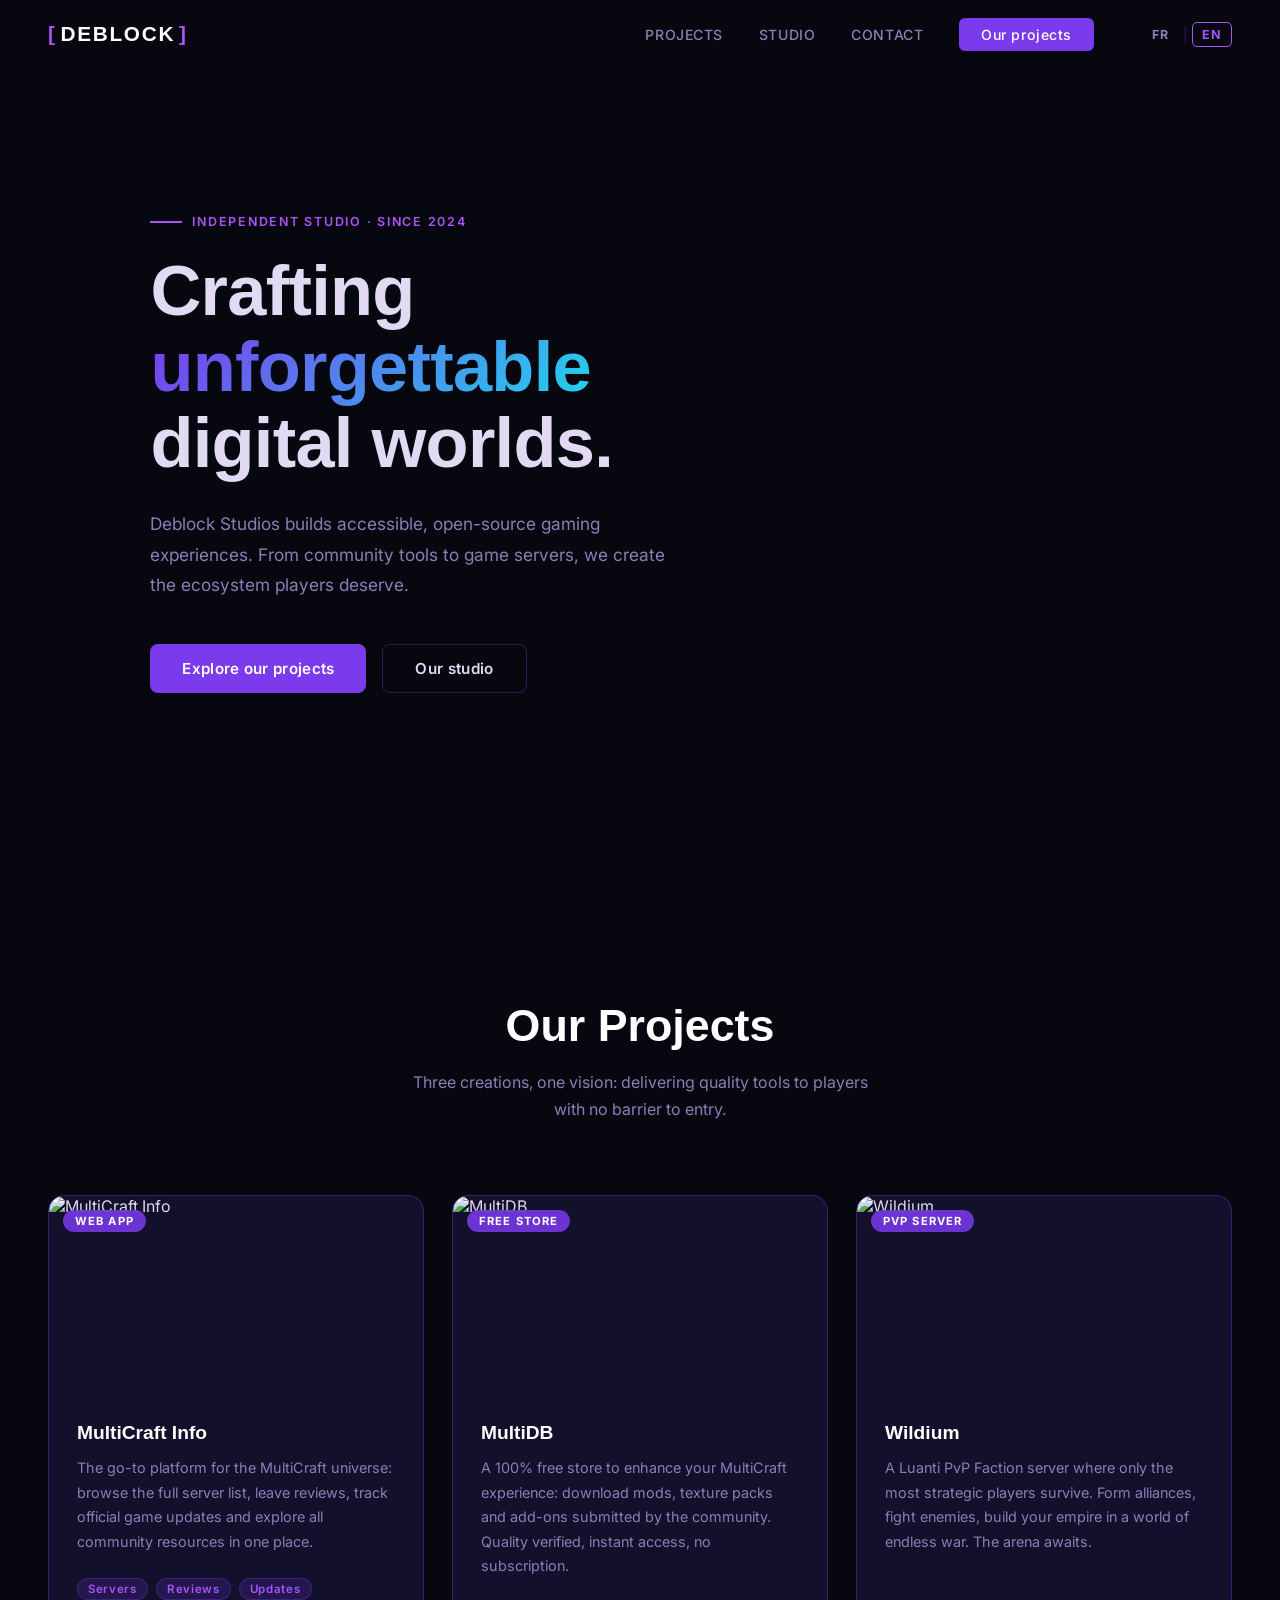
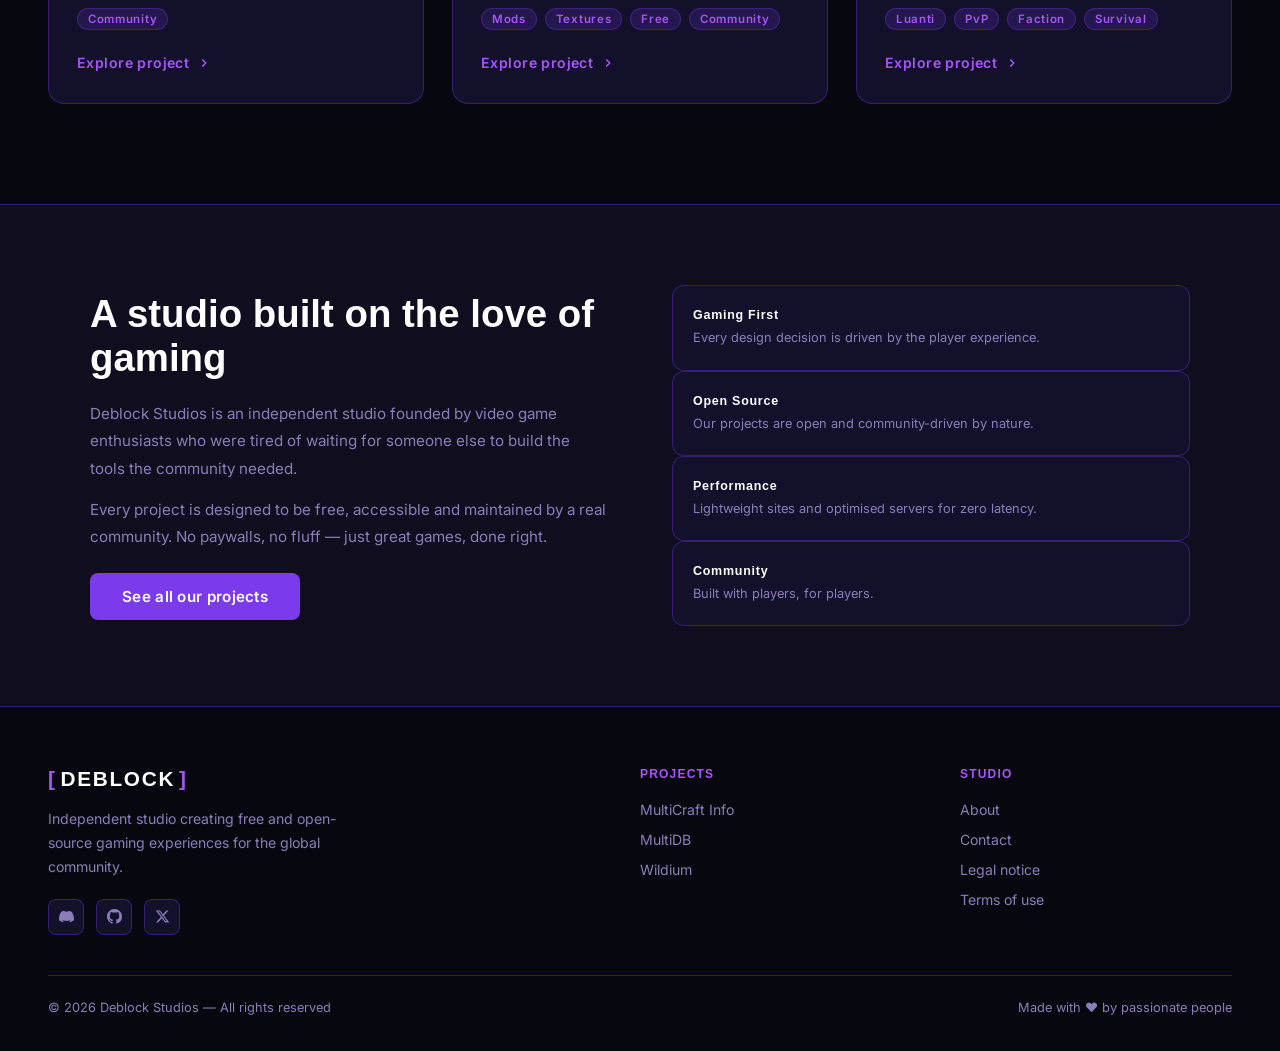
==== index.html @ 1150fb95 "simplification" ====
<!DOCTYPE html>
<html lang="fr">
<head>
  <meta charset="UTF-8" />
  <meta name="viewport" content="width=device-width, initial-scale=1.0" />
  <meta name="description" content="Deblock Studios — Studio de développement de jeux vidéo indépendant." />
  <title>Deblock Studios</title>

  <link rel="preconnect" href="https://fonts.googleapis.com" />
  <link href="https://fonts.googleapis.com/css2?family=Inter:wght@400;500;600;700;800&display=swap" rel="stylesheet" />

  <link rel="stylesheet" href="css/style.css" />
  <link rel="stylesheet" href="css/navbar.css" />
  <link rel="stylesheet" href="css/sections.css" />
</head>
<body>

<!-- NAVBAR -->
<nav id="navbar">
  <a href="#" class="nav-logo">
    <span class="logo-bracket">[</span>DEBLOCK<span class="logo-bracket">]</span>
  </a>

  <ul class="nav-links">
    <li><a href="#projects" data-i18n="nav.projects">Projets</a></li>
    <li><a href="#about"    data-i18n="nav.studio">Studio</a></li>
    <li><a href="#footer"   data-i18n="nav.contact">Contact</a></li>
    <li><a href="#projects" class="nav-cta" data-i18n="nav.cta">Nos projets</a></li>
    <li class="lang-switcher">
      <button class="lang-btn active" data-lang="fr">FR</button>
      <span class="lang-sep">|</span>
      <button class="lang-btn" data-lang="en">EN</button>
    </li>
  </ul>

  <button class="nav-hamburger" id="hamburger-btn" aria-label="Menu" aria-expanded="false">
    <span></span><span></span><span></span>
  </button>
</nav>

<nav class="nav-drawer" id="nav-drawer">
  <a href="#projects" data-i18n="nav.projects">Projets</a>
  <a href="#about"    data-i18n="nav.studio">Studio</a>
  <a href="#footer"   data-i18n="nav.contact">Contact</a>
  <div class="lang-switcher" style="margin-top:6px;">
    <button class="lang-btn active" data-lang="fr">FR</button>
    <span class="lang-sep">|</span>
    <button class="lang-btn" data-lang="en">EN</button>
  </div>
</nav>

<!-- HERO -->
<section id="hero">
  <div class="hero-content">
    <p class="hero-eyebrow" data-i18n="hero.eyebrow">Studio indépendant · Since 2024</p>

    <h1 class="hero-title">
      <span data-i18n="hero.title.line1">Forger des</span><br />
      <span class="highlight" data-i18n="hero.title.highlight">univers numériques</span><br />
      <span data-i18n="hero.title.line3">inoubliables.</span>
    </h1>

    <p class="hero-sub" data-i18n="hero.sub">
      Deblock Studios conçoit des expériences gaming open-source et accessibles.
      Des outils communautaires aux serveurs de jeu, nous construisons l'écosystème que les joueurs méritent.
    </p>

    <div class="hero-actions">
      <a href="#projects" class="btn-primary">
        <span data-i18n="hero.cta.primary">Découvrir nos projets</span>
      </a>
      <a href="#about" class="btn-ghost">
        <span data-i18n="hero.cta.ghost">Notre studio</span>
      </a>
    </div>
  </div>
</section>

<!-- PROJECTS -->
<section id="projects">
  <div class="section-head">
    <h2 class="section-title" data-i18n="projects.title">Nos Projets</h2>
    <p class="section-sub" data-i18n="projects.sub">Trois créations, une même vision : offrir aux joueurs des outils de qualité sans barrière d'entrée.</p>
  </div>

  <div class="projects-grid">

    <article class="project-card">
      <div class="project-img-wrap">
        <img src="https://images.unsplash.com/photo-1627398242454-45a1465c2479?w=700&q=80" alt="MultiCraft Info" loading="lazy" />
        <span class="project-tag" data-i18n="project.mci.tag">Web App</span>
      </div>
      <div class="project-body">
        <h3 class="project-name" data-i18n="project.mci.name">MultiCraft Info</h3>
        <p class="project-desc" data-i18n="project.mci.desc">
          La plateforme de référence pour l'univers MultiCraft : consultez la liste complète des serveurs, laissez vos avis, suivez les mises à jour officielles et explorez toutes les ressources de la communauté.
        </p>
        <div class="project-tags-list">
          <span class="tag-pill" data-i18n="project.mci.pill1">Serveurs</span>
          <span class="tag-pill" data-i18n="project.mci.pill2">Avis</span>
          <span class="tag-pill" data-i18n="project.mci.pill3">Mises à jour</span>
          <span class="tag-pill" data-i18n="project.mci.pill4">Communauté</span>
        </div>
        <a href="#" class="project-link">
          <span data-i18n="project.link">Explorer le projet</span>
          <svg width="14" height="14" fill="none" viewBox="0 0 24 24" stroke="currentColor" stroke-width="2.5" aria-hidden="true"><path d="M9 18l6-6-6-6"/></svg>
        </a>
      </div>
    </article>

    <article class="project-card">
      <div class="project-img-wrap">
        <img src="https://images.unsplash.com/photo-1558494949-ef010cbdcc31?w=700&q=80" alt="MultiDB" loading="lazy" />
        <span class="project-tag" data-i18n="project.mdb.tag">Store Gratuit</span>
      </div>
      <div class="project-body">
        <h3 class="project-name" data-i18n="project.mdb.name">MultiDB</h3>
        <p class="project-desc" data-i18n="project.mdb.desc">
          Un store 100 % gratuit pour enrichir votre expérience MultiCraft : téléchargez des mods, des packs de textures et des add-ons soumis par la communauté. Qualité vérifiée, accès immédiat.
        </p>
        <div class="project-tags-list">
          <span class="tag-pill" data-i18n="project.mdb.pill1">Mods</span>
          <span class="tag-pill" data-i18n="project.mdb.pill2">Textures</span>
          <span class="tag-pill" data-i18n="project.mdb.pill3">Gratuit</span>
          <span class="tag-pill" data-i18n="project.mdb.pill4">Communauté</span>
        </div>
        <a href="#" class="project-link">
          <span data-i18n="project.link">Explorer le projet</span>
          <svg width="14" height="14" fill="none" viewBox="0 0 24 24" stroke="currentColor" stroke-width="2.5" aria-hidden="true"><path d="M9 18l6-6-6-6"/></svg>
        </a>
      </div>
    </article>

    <article class="project-card">
      <div class="project-img-wrap">
        <img src="https://images.unsplash.com/photo-1542751371-adc38448a05e?w=700&q=80" alt="Wildium" loading="lazy" />
        <span class="project-tag" data-i18n="project.wld.tag">Serveur PvP</span>
      </div>
      <div class="project-body">
        <h3 class="project-name" data-i18n="project.wld.name">Wildium</h3>
        <p class="project-desc" data-i18n="project.wld.desc">
          Serveur Luanti PvP Faction où seuls les plus stratèges survivent. Formez des alliances, affrontez vos ennemis, construisez votre empire dans un monde en perpétuelle guerre.
        </p>
        <div class="project-tags-list">
          <span class="tag-pill" data-i18n="project.wld.pill1">Luanti</span>
          <span class="tag-pill" data-i18n="project.wld.pill2">PvP</span>
          <span class="tag-pill" data-i18n="project.wld.pill3">Faction</span>
          <span class="tag-pill" data-i18n="project.wld.pill4">Survie</span>
        </div>
        <a href="#" class="project-link">
          <span data-i18n="project.link">Explorer le projet</span>
          <svg width="14" height="14" fill="none" viewBox="0 0 24 24" stroke="currentColor" stroke-width="2.5" aria-hidden="true"><path d="M9 18l6-6-6-6"/></svg>
        </a>
      </div>
    </article>

  </div>
</section>

<!-- ABOUT -->
<section id="about">
  <div class="about-inner">
    <div class="about-text">
      <h2 data-i18n="about.title">Un studio bâti sur la passion du jeu</h2>
      <p data-i18n="about.p1">
        Deblock Studios est un studio indépendant créé par des passionnés de jeux vidéo qui en avaient assez d'attendre que quelqu'un d'autre construise les outils dont la communauté avait besoin.
      </p>
      <p data-i18n="about.p2">
        Chaque projet est pensé pour être gratuit, accessible et entretenu par une vraie communauté. Pas de paywall, pas de fioritures : juste du jeu, bien fait.
      </p>
      <a href="#projects" class="btn-primary">
        <span data-i18n="about.cta">Voir tous nos projets</span>
      </a>
    </div>

    <div class="about-features">
      <div class="about-feat">
        <h4 data-i18n="feat.gaming.title">Gaming First</h4>
        <p data-i18n="feat.gaming.desc">Chaque décision de design est guidée par l'expérience joueur.</p>
      </div>
      <div class="about-feat">
        <h4 data-i18n="feat.opensource.title">Open Source</h4>
        <p data-i18n="feat.opensource.desc">Nos projets sont ouverts et contributifs par nature.</p>
      </div>
      <div class="about-feat">
        <h4 data-i18n="feat.perf.title">Performance</h4>
        <p data-i18n="feat.perf.desc">Sites légers et serveurs optimisés pour zéro latence.</p>
      </div>
      <div class="about-feat">
        <h4 data-i18n="feat.community.title">Communauté</h4>
        <p data-i18n="feat.community.desc">Construits avec les joueurs, pour les joueurs.</p>
      </div>
    </div>
  </div>
</section>

<!-- FOOTER -->
<footer id="footer">
  <div class="footer-top">
    <div class="footer-brand">
      <a href="#" class="nav-logo">
        <span class="logo-bracket">[</span>DEBLOCK<span class="logo-bracket">]</span>
      </a>
      <p data-i18n="footer.brand.desc">Studio indépendant créant des expériences gaming gratuites et open-source pour la communauté francophone et internationale.</p>
      <div class="social-row">
        <a href="#" class="social-btn" title="Discord" aria-label="Discord">
          <svg width="15" height="15" viewBox="0 0 24 24" fill="currentColor" aria-hidden="true"><path d="M20.317 4.37a19.791 19.791 0 00-4.885-1.515.074.074 0 00-.079.037c-.21.375-.444.864-.608 1.25a18.27 18.27 0 00-5.487 0 12.64 12.64 0 00-.617-1.25.077.077 0 00-.079-.037A19.736 19.736 0 003.677 4.37a.07.07 0 00-.032.027C.533 9.046-.32 13.58.099 18.057a.082.082 0 00.031.057 19.9 19.9 0 005.993 3.03.078.078 0 00.084-.028c.462-.63.874-1.295 1.226-1.994a.076.076 0 00-.041-.106 13.107 13.107 0 01-1.872-.892.077.077 0 01-.008-.128 10.2 10.2 0 00.372-.292.074.074 0 01.077-.01c3.928 1.793 8.18 1.793 12.062 0a.074.074 0 01.078.01c.12.098.246.198.373.292a.077.077 0 01-.006.127 12.299 12.299 0 01-1.873.892.077.077 0 00-.041.107c.36.698.772 1.362 1.225 1.993a.076.076 0 00.084.028 19.839 19.839 0 006.002-3.03.077.077 0 00.032-.054c.5-5.177-.838-9.674-3.549-13.66a.061.061 0 00-.031-.03z"/></svg>
        </a>
        <a href="#" class="social-btn" title="GitHub" aria-label="GitHub">
          <svg width="15" height="15" viewBox="0 0 24 24" fill="currentColor" aria-hidden="true"><path d="M12 0C5.37 0 0 5.37 0 12c0 5.31 3.435 9.795 8.205 11.385.6.105.825-.255.825-.57 0-.285-.015-1.23-.015-2.235-3.015.555-3.795-.735-4.035-1.41-.135-.345-.72-1.41-1.23-1.695-.42-.225-1.02-.78-.015-.795.945-.015 1.62.87 1.845 1.23 1.08 1.815 2.805 1.305 3.495.99.105-.78.42-1.305.765-1.605-2.67-.3-5.46-1.335-5.46-5.925 0-1.305.465-2.385 1.23-3.225-.12-.3-.54-1.53.12-3.18 0 0 1.005-.315 3.3 1.23.96-.27 1.98-.405 3-.405s2.04.135 3 .405c2.295-1.56 3.3-1.23 3.3-1.23.66 1.65.24 2.88.12 3.18.765.84 1.23 1.905 1.23 3.225 0 4.605-2.805 5.625-5.475 5.925.435.375.81 1.095.81 2.22 0 1.605-.015 2.895-.015 3.3 0 .315.225.69.825.57A12.02 12.02 0 0024 12c0-6.63-5.37-12-12-12z"/></svg>
        </a>
        <a href="#" class="social-btn" title="Twitter / X" aria-label="Twitter / X">
          <svg width="15" height="15" viewBox="0 0 24 24" fill="currentColor" aria-hidden="true"><path d="M18.244 2.25h3.308l-7.227 8.26 8.502 11.24H16.17l-5.214-6.817L4.99 21.75H1.68l7.73-8.835L1.254 2.25H8.08l4.713 6.231zm-1.161 17.52h1.833L7.084 4.126H5.117z"/></svg>
        </a>
      </div>
    </div>

    <div class="footer-col">
      <h5 data-i18n="footer.col.projects">Projets</h5>
      <ul>
        <li><a href="#">MultiCraft Info</a></li>
        <li><a href="#">MultiDB</a></li>
        <li><a href="#">Wildium</a></li>
      </ul>
    </div>

    <div class="footer-col">
      <h5 data-i18n="footer.col.studio">Studio</h5>
      <ul>
        <li><a href="#" data-i18n="footer.about">À propos</a></li>
        <li><a href="#" data-i18n="footer.contact">Contact</a></li>
        <li><a href="#" data-i18n="footer.legal">Mentions légales</a></li>
        <li><a href="#" data-i18n="footer.cgu">CGU</a></li>
      </ul>
    </div>
  </div>

  <div class="footer-bottom">
    <span data-i18n="footer.copy">© 2026 Deblock Studios — Tous droits réservés</span>
    <span data-i18n="footer.made">Fait avec ❤️ par des passionnés</span>
  </div>
</footer>

<script src="js/i18n.js"></script>
<script src="js/effects.js"></script>
<script>i18n.init();</script>
</body>
</html>
---- css/style.css ----
/* ════════════════════════════════════════════════
   DEBLOCK STUDIOS — style.css
   Variables · Reset · Base · Scrollbar · Buttons
   ════════════════════════════════════════════════ */

*, *::before, *::after { box-sizing: border-box; margin: 0; padding: 0; }

:root {
  --bg:      #07070f;
  --bg2:     #0f0d1e;
  --card:    #12102b;
  --violet:  #7c3aed;
  --lilac:   #a855f7;
  --cyan:    #22d3ee;
  --text:    #e2d9f3;
  --muted:   #8b7eb8;
  --border:  rgba(124,58,237,.35);
  --glow:    rgba(124,58,237,.55);
}

html { scroll-behavior: smooth; }

body {
  background: var(--bg);
  color: var(--text);
  font-family: 'Inter', sans-serif;
  overflow-x: hidden;
}

/* ── Scrollbar ── */
::-webkit-scrollbar { width: 6px; }
::-webkit-scrollbar-track { background: var(--bg2); }
::-webkit-scrollbar-thumb { background: var(--violet); border-radius: 3px; }

/* ── Buttons ── */
.btn-primary {
  display: inline-flex;
  align-items: center;
  gap: 8px;
  background: var(--violet);
  color: #fff;
  padding: 14px 32px;
  border-radius: 8px;
  font-weight: 600;
  font-size: .95rem;
  text-decoration: none;
  transition: background .2s, box-shadow .25s, transform .2s;
  letter-spacing: .02em;
}
.btn-primary:hover {
  background: var(--lilac);
  box-shadow: 0 0 36px var(--glow);
  transform: translateY(-2px);
}

.btn-ghost {
  display: inline-flex;
  align-items: center;
  gap: 8px;
  background: transparent;
  color: var(--text);
  padding: 14px 32px;
  border-radius: 8px;
  border: 1.5px solid var(--border);
  font-weight: 600;
  font-size: .95rem;
  text-decoration: none;
  transition: border-color .2s, color .2s, transform .2s;
  letter-spacing: .02em;
}
.btn-ghost:hover {
  border-color: var(--lilac);
  color: var(--lilac);
  transform: translateY(-2px);
}

/* ── Section headings ── */
.section-head { text-align: center; margin-bottom: 72px; }

.section-eyebrow {
  font-size: .78rem;
  font-weight: 600;
  letter-spacing: .16em;
  text-transform: uppercase;
  color: var(--lilac);
  margin-bottom: 16px;
  display: block;
}

.section-title {
  font-family: 'Orbitron', sans-serif;
  font-weight: 900;
  font-size: clamp(1.9rem, 3.5vw, 3rem);
  color: #fff;
  margin-bottom: 18px;
}

.section-sub {
  color: var(--muted);
  font-size: 1rem;
  max-width: 480px;
  margin: 0 auto;
  line-height: 1.7;
}

/* ── Reveal animations ── */
.reveal {
  opacity: 0;
  transform: translateY(30px);
  transition: opacity .65s ease, transform .65s ease;
}
.reveal.visible { opacity: 1; transform: translateY(0); }
.reveal-delay-1 { transition-delay: .1s; }
.reveal-delay-2 { transition-delay: .22s; }
.reveal-delay-3 { transition-delay: .34s; }
---- css/navbar.css ----
/* ════════════════════════════════════════════════
   DEBLOCK STUDIOS — navbar.css
   ════════════════════════════════════════════════ */

nav {
  position: fixed;
  top: 0; left: 0; right: 0;
  z-index: 100;
  display: flex;
  align-items: center;
  justify-content: space-between;
  padding: 0 48px;
  height: 68px;
  background: transparent;
  transition: background .4s, backdrop-filter .4s, box-shadow .4s;
}
nav.scrolled {
  background: rgba(7,7,15,.88);
  backdrop-filter: blur(16px);
  box-shadow: 0 1px 0 var(--border);
}

/* Logo */
.nav-logo {
  font-family: 'Orbitron', sans-serif;
  font-weight: 900;
  font-size: 1.3rem;
  letter-spacing: .08em;
  color: #fff;
  text-decoration: none;
  display: flex;
  align-items: center;
  gap: 4px;
}
.nav-logo .logo-bracket { color: var(--lilac); }

/* Links */
.nav-links {
  display: flex;
  align-items: center;
  gap: 36px;
  list-style: none;
}
.nav-links a {
  color: var(--muted);
  text-decoration: none;
  font-size: .88rem;
  font-weight: 500;
  letter-spacing: .04em;
  text-transform: uppercase;
  transition: color .2s;
}
.nav-links a:hover { color: #fff; }

/* CTA button inside nav */
.nav-cta {
  background: var(--violet) !important;
  color: #fff !important;
  padding: 8px 22px;
  border-radius: 6px;
  transition: background .2s, box-shadow .2s !important;
  text-transform: none !important;
}
.nav-cta:hover {
  background: var(--lilac) !important;
  box-shadow: 0 0 20px var(--glow);
  color: #fff !important;
}

/* Language switcher */
.lang-switcher {
  display: flex;
  align-items: center;
  gap: 4px;
  margin-left: 12px;
}
.lang-btn {
  background: transparent;
  border: 1.5px solid transparent;
  color: var(--muted);
  font-family: 'Inter', sans-serif;
  font-size: .78rem;
  font-weight: 700;
  letter-spacing: .08em;
  padding: 4px 9px;
  border-radius: 5px;
  cursor: pointer;
  transition: color .2s, border-color .2s;
  text-transform: uppercase;
}
.lang-btn:hover { color: #fff; border-color: var(--border); }
.lang-btn.active {
  color: var(--lilac);
  border-color: var(--lilac);
}
.lang-sep {
  color: var(--border);
  font-size: .85rem;
  user-select: none;
}

/* Mobile hamburger */
.nav-hamburger {
  display: none;
  flex-direction: column;
  gap: 5px;
  cursor: pointer;
  padding: 6px;
  background: none;
  border: none;
}
.nav-hamburger span {
  width: 24px; height: 2px;
  background: var(--text);
  border-radius: 2px;
  transition: transform .3s, opacity .3s;
}

/* Mobile drawer */
.nav-drawer {
  display: none;
  position: fixed;
  top: 68px; left: 0; right: 0;
  background: rgba(7,7,15,.97);
  backdrop-filter: blur(20px);
  border-bottom: 1px solid var(--border);
  padding: 24px 48px 32px;
  z-index: 99;
  flex-direction: column;
  gap: 20px;
}
.nav-drawer.open { display: flex; }
.nav-drawer a {
  color: var(--muted);
  text-decoration: none;
  font-size: 1rem;
  font-weight: 500;
  letter-spacing: .04em;
  text-transform: uppercase;
  transition: color .2s;
  padding: 4px 0;
}
.nav-drawer a:hover { color: #fff; }

/* ── Responsive ── */
@media (max-width: 900px) {
  nav { padding: 0 24px; }
  .nav-links { display: none; }
  .nav-hamburger { display: flex; }
}
---- css/sections.css ----
/* ════════════════════════════════════════════════
   DEBLOCK STUDIOS — sections.css
   Hero · Stats · Projects · About · Footer
   ════════════════════════════════════════════════ */

/* ══════════ HERO ══════════ */
#hero {
  position: relative;
  min-height: 100vh;
  display: flex;
  align-items: center;
  overflow: hidden;
}

#particles-canvas {
  position: absolute;
  inset: 0;
  pointer-events: none;
}

.hero-grid-overlay {
  position: absolute;
  inset: 0;
  background-image:
    linear-gradient(rgba(124,58,237,.07) 1px, transparent 1px),
    linear-gradient(90deg, rgba(124,58,237,.07) 1px, transparent 1px);
  background-size: 60px 60px;
  mask-image: radial-gradient(ellipse 80% 60% at 50% 50%, black 30%, transparent 100%);
}

.hero-glow {
  position: absolute;
  width: 700px; height: 700px;
  border-radius: 50%;
  background: radial-gradient(circle, rgba(124,58,237,.22) 0%, transparent 70%);
  top: 50%; left: 50%;
  transform: translate(-50%, -50%);
  pointer-events: none;
}

.hero-content {
  position: relative;
  z-index: 2;
  max-width: 780px;
  padding: 0 48px;
  margin-left: 8vw;
}

.hero-eyebrow {
  display: inline-flex;
  align-items: center;
  gap: 10px;
  font-size: .78rem;
  font-weight: 600;
  letter-spacing: .14em;
  text-transform: uppercase;
  color: var(--lilac);
  margin-bottom: 24px;
}
.hero-eyebrow::before {
  content: '';
  width: 32px; height: 2px;
  background: var(--lilac);
  display: block;
}

.hero-title {
  font-family: 'Orbitron', sans-serif;
  font-weight: 900;
  font-size: clamp(2.6rem, 5.5vw, 4.8rem);
  line-height: 1.08;
  letter-spacing: -.01em;
  margin-bottom: 28px;
}
.hero-title .highlight {
  background: linear-gradient(135deg, var(--violet), var(--cyan));
  -webkit-background-clip: text;
  -webkit-text-fill-color: transparent;
  background-clip: text;
}

.hero-sub {
  font-size: 1.08rem;
  line-height: 1.75;
  color: var(--muted);
  max-width: 520px;
  margin-bottom: 44px;
}

.hero-actions {
  display: flex;
  gap: 16px;
  flex-wrap: wrap;
}

.scroll-hint {
  position: absolute;
  bottom: 36px; left: 50%;
  transform: translateX(-50%);
  display: flex;
  flex-direction: column;
  align-items: center;
  gap: 8px;
  color: var(--muted);
  font-size: .72rem;
  letter-spacing: .1em;
  text-transform: uppercase;
  z-index: 2;
  animation: bounce 2.4s infinite;
}
.scroll-hint svg { opacity: .6; }

@keyframes bounce {
  0%, 100% { transform: translateX(-50%) translateY(0); }
  50%       { transform: translateX(-50%) translateY(8px); }
}

/* ══════════ STATS ══════════ */
#stats {
  background: var(--bg2);
  border-top: 1px solid var(--border);
  border-bottom: 1px solid var(--border);
  padding: 32px 48px;
  display: flex;
  justify-content: center;
  gap: 0;
}

.stat {
  flex: 1;
  max-width: 220px;
  text-align: center;
  position: relative;
}
.stat + .stat::before {
  content: '';
  position: absolute;
  left: 0; top: 10%; bottom: 10%;
  width: 1px;
  background: var(--border);
}
.stat-value {
  font-family: 'Orbitron', sans-serif;
  font-size: 2rem;
  font-weight: 700;
  color: #fff;
}
.stat-value span { color: var(--lilac); }
.stat-label {
  font-size: .78rem;
  color: var(--muted);
  letter-spacing: .06em;
  text-transform: uppercase;
  margin-top: 4px;
}

/* ══════════ PROJECTS ══════════ */
#projects {
  padding: 100px 48px;
  max-width: 1280px;
  margin: 0 auto;
}

.projects-grid {
  display: grid;
  grid-template-columns: repeat(3, 1fr);
  gap: 28px;
}

/* Project card */
.project-card {
  background: var(--card);
  border: 1.5px solid var(--border);
  border-radius: 16px;
  overflow: hidden;
  display: flex;
  flex-direction: column;
  transition: transform .3s, border-color .3s, box-shadow .3s;
  position: relative;
}
.project-card::before {
  content: '';
  position: absolute;
  inset: 0;
  border-radius: 16px;
  background: linear-gradient(135deg, rgba(124,58,237,.12) 0%, transparent 60%);
  opacity: 0;
  transition: opacity .3s;
}
.project-card:hover {
  transform: translateY(-8px);
  border-color: var(--lilac);
  box-shadow: 0 0 48px rgba(124,58,237,.35), 0 20px 60px rgba(0,0,0,.4);
}
.project-card:hover::before { opacity: 1; }

.project-img-wrap {
  position: relative;
  height: 200px;
  overflow: hidden;
}
.project-img-wrap img {
  width: 100%; height: 100%;
  object-fit: cover;
  transition: transform .5s;
}
.project-card:hover .project-img-wrap img { transform: scale(1.06); }

.project-img-overlay {
  position: absolute;
  inset: 0;
  background: linear-gradient(to bottom, transparent 40%, var(--card) 100%);
}

.project-tag {
  position: absolute;
  top: 14px; left: 14px;
  background: rgba(124,58,237,.85);
  backdrop-filter: blur(6px);
  color: #fff;
  font-size: .7rem;
  font-weight: 700;
  letter-spacing: .1em;
  text-transform: uppercase;
  padding: 4px 12px;
  border-radius: 100px;
}

.project-body {
  padding: 26px 28px 32px;
  flex: 1;
  display: flex;
  flex-direction: column;
}
.project-name {
  font-family: 'Orbitron', sans-serif;
  font-weight: 700;
  font-size: 1.2rem;
  color: #fff;
  margin-bottom: 12px;
}
.project-desc {
  font-size: .9rem;
  line-height: 1.7;
  color: var(--muted);
  flex: 1;
  margin-bottom: 24px;
}

.project-tags-list {
  display: flex;
  flex-wrap: wrap;
  gap: 8px;
  margin-bottom: 24px;
}
.tag-pill {
  background: rgba(124,58,237,.18);
  border: 1px solid rgba(124,58,237,.3);
  color: var(--lilac);
  font-size: .72rem;
  font-weight: 600;
  letter-spacing: .06em;
  padding: 3px 10px;
  border-radius: 100px;
}

.project-link {
  display: inline-flex;
  align-items: center;
  gap: 8px;
  color: var(--lilac);
  font-weight: 600;
  font-size: .88rem;
  text-decoration: none;
  letter-spacing: .03em;
  transition: gap .2s, color .2s;
  margin-top: auto;
}
.project-link:hover { gap: 12px; color: #fff; }
.project-link svg { transition: transform .2s; }
.project-link:hover svg { transform: translateX(4px); }

/* ══════════ ABOUT ══════════ */
#about {
  background: var(--bg2);
  border-top: 1px solid var(--border);
  border-bottom: 1px solid var(--border);
  padding: 80px 48px;
}

.about-inner {
  max-width: 1100px;
  margin: 0 auto;
  display: grid;
  grid-template-columns: 1fr 1fr;
  gap: 64px;
  align-items: center;
}

.about-text h2 {
  font-family: 'Orbitron', sans-serif;
  font-weight: 900;
  font-size: clamp(1.7rem, 3vw, 2.5rem);
  color: #fff;
  margin-bottom: 20px;
}
.about-text p {
  color: var(--muted);
  line-height: 1.8;
  margin-bottom: 14px;
  font-size: .95rem;
}
.about-text .btn-primary {
  margin-top: 8px;
}

.about-visual {
  display: grid;
  grid-template-columns: 1fr 1fr;
  gap: 14px;
}
.about-feat {
  background: var(--card);
  border: 1px solid var(--border);
  border-radius: 12px;
  padding: 22px 20px;
}
.about-feat-icon {
  font-size: 1.6rem;
  margin-bottom: 10px;
  display: block;
}
.about-feat h4 {
  font-family: 'Orbitron', sans-serif;
  font-size: .78rem;
  font-weight: 700;
  letter-spacing: .06em;
  color: #fff;
  margin-bottom: 6px;
}
.about-feat p {
  font-size: .8rem;
  color: var(--muted);
  line-height: 1.5;
  margin: 0;
}

/* ══════════ FOOTER ══════════ */
footer {
  padding: 60px 48px 36px;
  max-width: 1280px;
  margin: 0 auto;
}

.footer-top {
  display: grid;
  grid-template-columns: 2fr 1fr 1fr;
  gap: 48px;
  padding-bottom: 40px;
  border-bottom: 1px solid var(--border);
}

.footer-brand .nav-logo {
  margin-bottom: 16px;
  display: inline-flex;
}
.footer-brand p {
  color: var(--muted);
  font-size: .88rem;
  line-height: 1.7;
  max-width: 300px;
}

.footer-col h5 {
  font-family: 'Orbitron', sans-serif;
  font-size: .75rem;
  font-weight: 700;
  letter-spacing: .1em;
  text-transform: uppercase;
  color: var(--lilac);
  margin-bottom: 18px;
}
.footer-col ul {
  list-style: none;
  display: flex;
  flex-direction: column;
  gap: 10px;
}
.footer-col a {
  color: var(--muted);
  text-decoration: none;
  font-size: .88rem;
  transition: color .2s;
}
.footer-col a:hover { color: #fff; }

.social-row {
  display: flex;
  gap: 12px;
  margin-top: 20px;
}
.social-btn {
  width: 36px; height: 36px;
  border-radius: 8px;
  background: var(--card);
  border: 1px solid var(--border);
  display: flex;
  align-items: center;
  justify-content: center;
  color: var(--muted);
  text-decoration: none;
  font-size: .9rem;
  transition: border-color .2s, color .2s, background .2s;
}
.social-btn:hover {
  border-color: var(--violet);
  color: var(--lilac);
  background: rgba(124,58,237,.1);
}

.footer-bottom {
  padding-top: 24px;
  display: flex;
  justify-content: space-between;
  align-items: center;
  font-size: .8rem;
  color: var(--muted);
}

/* ══════════ RESPONSIVE ══════════ */
@media (max-width: 900px) {
  .hero-content { padding: 0 24px; margin-left: 0; }
  #stats { flex-direction: column; align-items: center; gap: 24px; padding: 32px 24px; }
  .stat + .stat::before { display: none; }
  #projects { padding: 70px 24px; }
  .projects-grid { grid-template-columns: 1fr; }
  #about { padding: 60px 24px; }
  .about-inner { grid-template-columns: 1fr; gap: 40px; }
  .footer-top { grid-template-columns: 1fr; }
  footer { padding: 40px 24px 24px; }
  .footer-bottom { flex-direction: column; gap: 8px; text-align: center; }
}

@media (max-width: 640px) {
  .about-visual { grid-template-columns: 1fr; }
  .hero-title { font-size: clamp(2rem, 8vw, 3rem); }
}
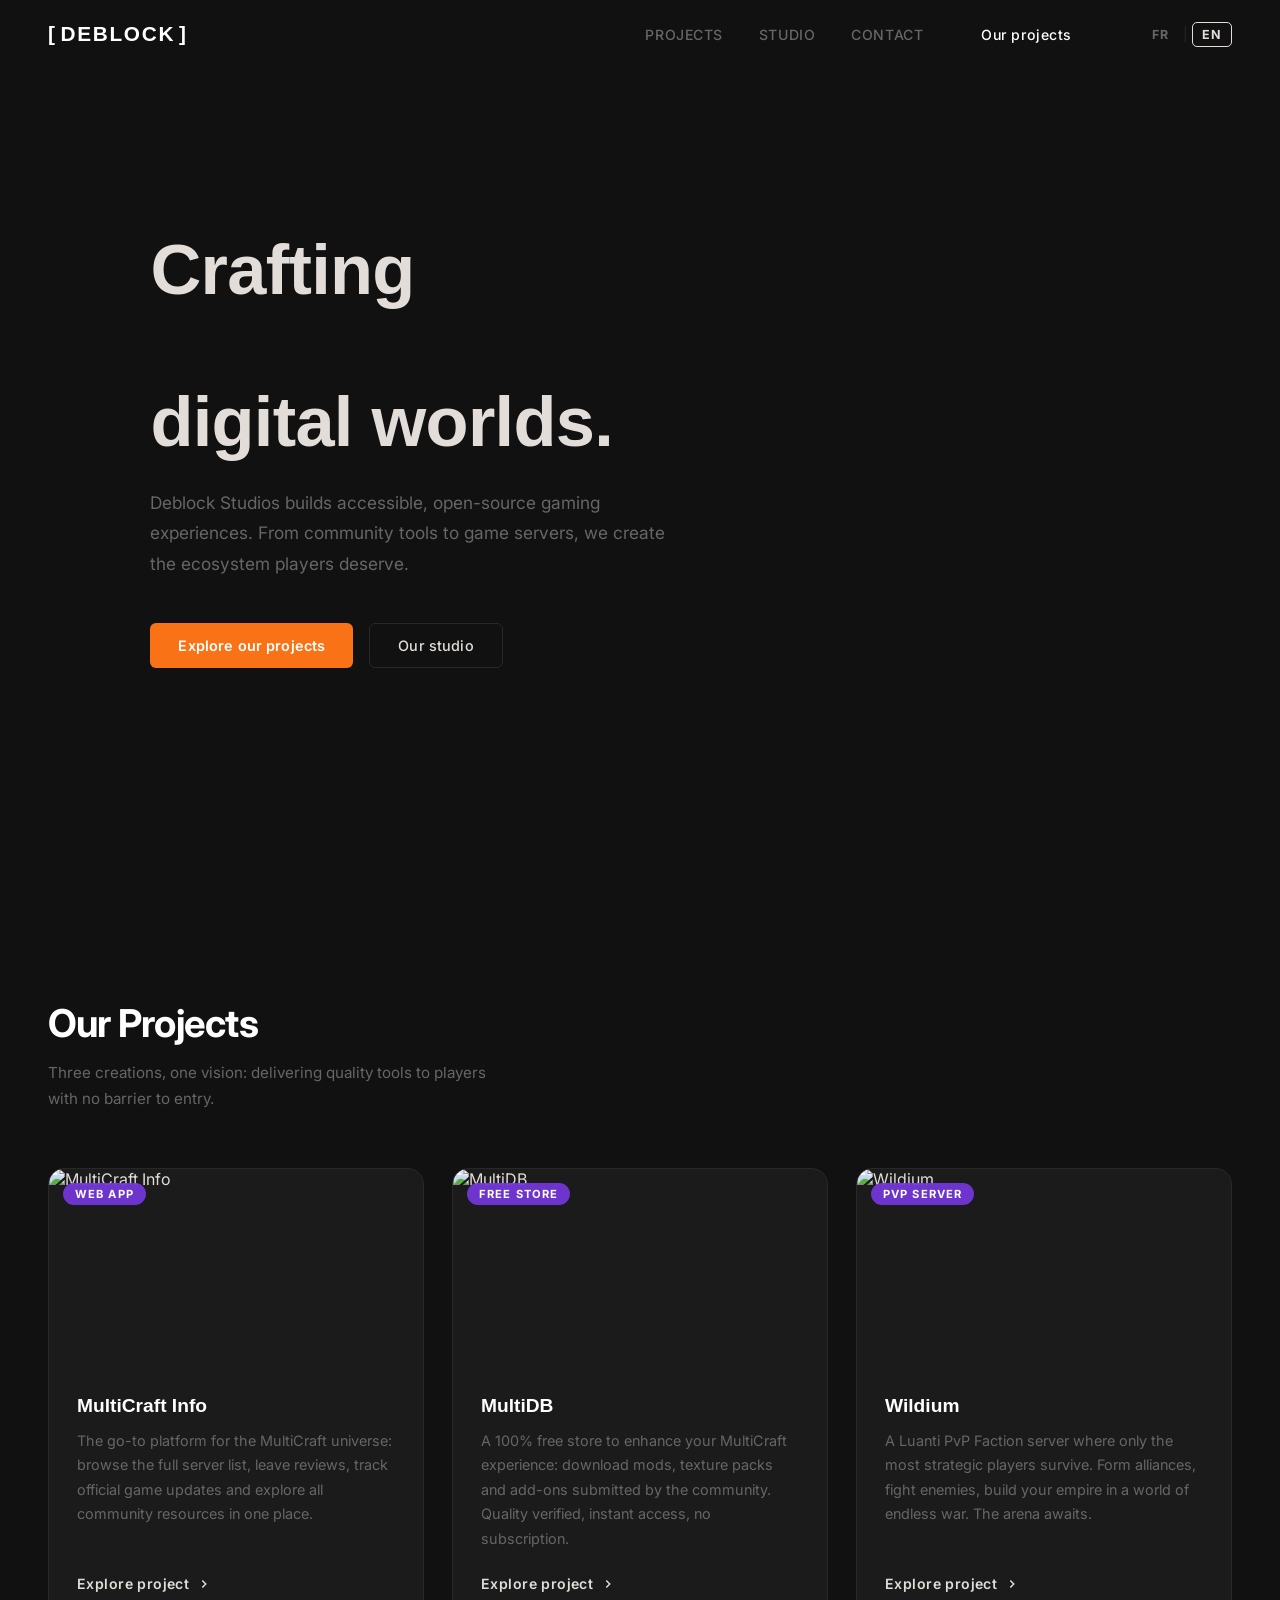
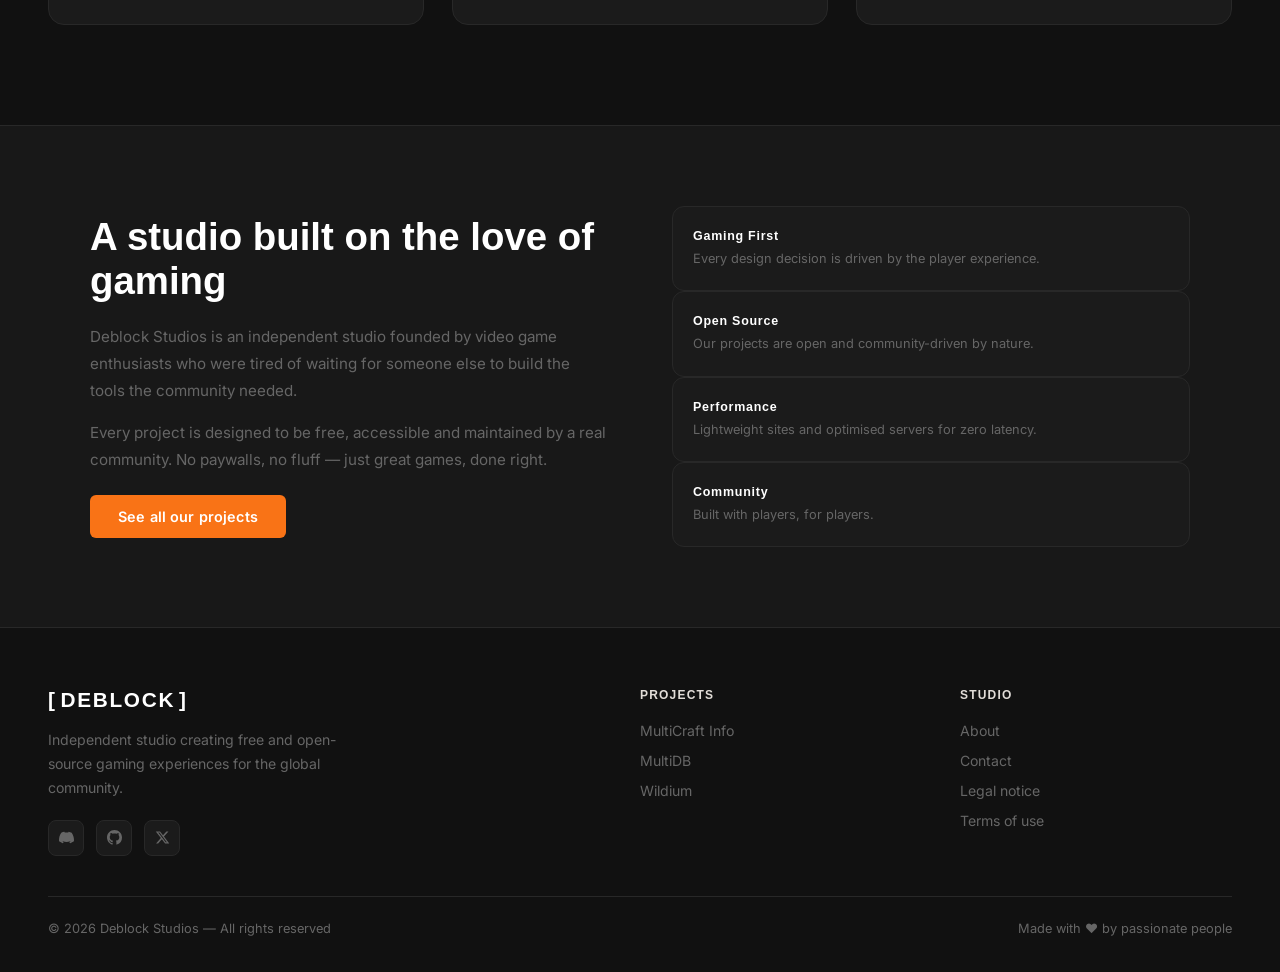
==== commit 98b7e40e: "Update images for projects" ====
--- a/index.html
+++ b/index.html
@@ -3,7 +3,7 @@
 <head>
   <meta charset="UTF-8" />
   <meta name="viewport" content="width=device-width, initial-scale=1.0" />
-  <meta name="description" content="Deblock Studios — Studio de développement de jeux vidéo indépendant." />
+  <meta name="description" content="Deblock Studios — développement de sites web et serveurs Luanti à but non lucratif." />
   <title>Deblock Studios</title>
 
   <link rel="preconnect" href="https://fonts.googleapis.com" />
@@ -52,7 +52,6 @@
 <!-- HERO -->
 <section id="hero">
   <div class="hero-content">
-    <p class="hero-eyebrow" data-i18n="hero.eyebrow">Studio indépendant · Since 2024</p>
 
     <h1 class="hero-title">
       <span data-i18n="hero.title.line1">Forger des</span><br />
@@ -61,8 +60,7 @@
     </h1>
 
     <p class="hero-sub" data-i18n="hero.sub">
-      Deblock Studios conçoit des expériences gaming open-source et accessibles.
-      Des outils communautaires aux serveurs de jeu, nous construisons l'écosystème que les joueurs méritent.
+      Deblock Studios conçoit des sites internet et serveurs en visant à vous proposer la meilleur expérience.
     </p>
 
     <div class="hero-actions">
@@ -70,7 +68,7 @@
         <span data-i18n="hero.cta.primary">Découvrir nos projets</span>
       </a>
       <a href="#about" class="btn-ghost">
-        <span data-i18n="hero.cta.ghost">Notre studio</span>
+        <span data-i18n="hero.cta.ghost">Nous</span>
       </a>
     </div>
   </div>
@@ -80,28 +78,21 @@
 <section id="projects">
   <div class="section-head">
     <h2 class="section-title" data-i18n="projects.title">Nos Projets</h2>
-    <p class="section-sub" data-i18n="projects.sub">Trois créations, une même vision : offrir aux joueurs des outils de qualité sans barrière d'entrée.</p>
+    <p class="section-sub" data-i18n="projects.sub">Voici toutes nos créations, proposées gratuitement et sans publicité.</p>
   </div>
 
   <div class="projects-grid">
 
     <article class="project-card">
       <div class="project-img-wrap">
-        <img src="https://images.unsplash.com/photo-1627398242454-45a1465c2479?w=700&q=80" alt="MultiCraft Info" loading="lazy" />
-        <span class="project-tag" data-i18n="project.mci.tag">Web App</span>
+        <img src="https://deblock-studios.vercel.app/images/multicraft-info.png" alt="MultiCraft Info" loading="lazy" />
+        <span class="project-tag" data-i18n="project.mci.tag">Site web</span>
       </div>
       <div class="project-body">
         <h3 class="project-name" data-i18n="project.mci.name">MultiCraft Info</h3>
-        <p class="project-desc" data-i18n="project.mci.desc">
-          La plateforme de référence pour l'univers MultiCraft : consultez la liste complète des serveurs, laissez vos avis, suivez les mises à jour officielles et explorez toutes les ressources de la communauté.
+        <p class="project-desc" data-i18n="project.mci.desc">MultiCraft Info est un site web de référence pour le jeu MultiCraft. Consultez la liste des serveurs, laissez vos avis, discutez avec la communauté, consultez les mises à jour du jeu...
         </p>
-        <div class="project-tags-list">
-          <span class="tag-pill" data-i18n="project.mci.pill1">Serveurs</span>
-          <span class="tag-pill" data-i18n="project.mci.pill2">Avis</span>
-          <span class="tag-pill" data-i18n="project.mci.pill3">Mises à jour</span>
-          <span class="tag-pill" data-i18n="project.mci.pill4">Communauté</span>
-        </div>
-        <a href="#" class="project-link">
+        <a href="https://multicraft-info.netlify.app" class="project-link">
           <span data-i18n="project.link">Explorer le projet</span>
           <svg width="14" height="14" fill="none" viewBox="0 0 24 24" stroke="currentColor" stroke-width="2.5" aria-hidden="true"><path d="M9 18l6-6-6-6"/></svg>
         </a>
@@ -110,21 +101,14 @@
 
     <article class="project-card">
       <div class="project-img-wrap">
-        <img src="https://images.unsplash.com/photo-1558494949-ef010cbdcc31?w=700&q=80" alt="MultiDB" loading="lazy" />
-        <span class="project-tag" data-i18n="project.mdb.tag">Store Gratuit</span>
+        <img src="hhttps://deblock-studios.vercel.app/images/multidb.png" alt="MultiDB" loading="lazy" />
+        <span class="project-tag" data-i18n="project.mdb.tag">Site web</span>
       </div>
       <div class="project-body">
         <h3 class="project-name" data-i18n="project.mdb.name">MultiDB</h3>
-        <p class="project-desc" data-i18n="project.mdb.desc">
-          Un store 100 % gratuit pour enrichir votre expérience MultiCraft : téléchargez des mods, des packs de textures et des add-ons soumis par la communauté. Qualité vérifiée, accès immédiat.
+        <p class="project-desc" data-i18n="project.mdb.desc">Explorez et téélchargez gratuitements des mods et packs de texture pour enrichir votre gameplay sur MultiCraft.
         </p>
-        <div class="project-tags-list">
-          <span class="tag-pill" data-i18n="project.mdb.pill1">Mods</span>
-          <span class="tag-pill" data-i18n="project.mdb.pill2">Textures</span>
-          <span class="tag-pill" data-i18n="project.mdb.pill3">Gratuit</span>
-          <span class="tag-pill" data-i18n="project.mdb.pill4">Communauté</span>
-        </div>
-        <a href="#" class="project-link">
+        <a href="https://multidb.vercel.app" class="project-link">
           <span data-i18n="project.link">Explorer le projet</span>
           <svg width="14" height="14" fill="none" viewBox="0 0 24 24" stroke="currentColor" stroke-width="2.5" aria-hidden="true"><path d="M9 18l6-6-6-6"/></svg>
         </a>
@@ -133,21 +117,15 @@
 
     <article class="project-card">
       <div class="project-img-wrap">
-        <img src="https://images.unsplash.com/photo-1542751371-adc38448a05e?w=700&q=80" alt="Wildium" loading="lazy" />
-        <span class="project-tag" data-i18n="project.wld.tag">Serveur PvP</span>
+        <img src="https://external-content.duckduckgo.com/iu/?u=https%3A%2F%2Fmedia1.tenor.com%2Fimages%2F4324d537dbc06f422b34ae131c7b3e14%2Ftenor.gif%3Fitemid%3D7755460&f=1&nofb=1&ipt=1381309c256ada3c6588def8a017cec5a6d7eed4e5df3d1d6e5ff53d0a21dabf" alt="Wildium" loading="lazy" />
+        <span class="project-tag" data-i18n="project.wld.tag">Serveur Luanti</span>
       </div>
       <div class="project-body">
         <h3 class="project-name" data-i18n="project.wld.name">Wildium</h3>
         <p class="project-desc" data-i18n="project.wld.desc">
           Serveur Luanti PvP Faction où seuls les plus stratèges survivent. Formez des alliances, affrontez vos ennemis, construisez votre empire dans un monde en perpétuelle guerre.
         </p>
-        <div class="project-tags-list">
-          <span class="tag-pill" data-i18n="project.wld.pill1">Luanti</span>
-          <span class="tag-pill" data-i18n="project.wld.pill2">PvP</span>
-          <span class="tag-pill" data-i18n="project.wld.pill3">Faction</span>
-          <span class="tag-pill" data-i18n="project.wld.pill4">Survie</span>
-        </div>
-        <a href="#" class="project-link">
+        <a href="https://www.youtube.com/watch?v=dQw4w9WgXcQ" class="project-link">
           <span data-i18n="project.link">Explorer le projet</span>
           <svg width="14" height="14" fill="none" viewBox="0 0 24 24" stroke="currentColor" stroke-width="2.5" aria-hidden="true"><path d="M9 18l6-6-6-6"/></svg>
         </a>
--- a/css/style.css
+++ b/css/style.css
@@ -1,21 +1,17 @@
 /* ════════════════════════════════════════════════
    DEBLOCK STUDIOS — style.css
-   Variables · Reset · Base · Scrollbar · Buttons
    ════════════════════════════════════════════════ */
 
 *, *::before, *::after { box-sizing: border-box; margin: 0; padding: 0; }
 
 :root {
-  --bg:      #07070f;
-  --bg2:     #0f0d1e;
-  --card:    #12102b;
-  --violet:  #7c3aed;
-  --lilac:   #a855f7;
-  --cyan:    #22d3ee;
-  --text:    #e2d9f3;
-  --muted:   #8b7eb8;
-  --border:  rgba(124,58,237,.35);
-  --glow:    rgba(124,58,237,.55);
+  --bg:      #111;
+  --bg2:     #181818;
+  --card:    #1b1b1b;
+  --accent:  #f97316;
+  --text:    #e2ddd8;
+  --muted:   #666;
+  --border:  #282828;
 }
 
 html { scroll-behavior: smooth; }
@@ -25,32 +21,31 @@
   color: var(--text);
   font-family: 'Inter', sans-serif;
   overflow-x: hidden;
+  -webkit-font-smoothing: antialiased;
 }
 
-/* ── Scrollbar ── */
-::-webkit-scrollbar { width: 6px; }
-::-webkit-scrollbar-track { background: var(--bg2); }
-::-webkit-scrollbar-thumb { background: var(--violet); border-radius: 3px; }
+::-webkit-scrollbar { width: 5px; }
+::-webkit-scrollbar-track { background: var(--bg); }
+::-webkit-scrollbar-thumb { background: var(--border); border-radius: 3px; }
 
 /* ── Buttons ── */
 .btn-primary {
   display: inline-flex;
   align-items: center;
   gap: 8px;
-  background: var(--violet);
+  background: var(--accent);
   color: #fff;
-  padding: 14px 32px;
-  border-radius: 8px;
+  padding: 13px 28px;
+  border-radius: 6px;
   font-weight: 600;
-  font-size: .95rem;
+  font-size: .9rem;
   text-decoration: none;
-  transition: background .2s, box-shadow .25s, transform .2s;
-  letter-spacing: .02em;
+  transition: opacity .15s, transform .15s;
+  letter-spacing: .01em;
 }
 .btn-primary:hover {
-  background: var(--lilac);
-  box-shadow: 0 0 36px var(--glow);
-  transform: translateY(-2px);
+  opacity: .88;
+  transform: translateY(-1px);
 }
 
 .btn-ghost {
@@ -59,57 +54,36 @@
   gap: 8px;
   background: transparent;
   color: var(--text);
-  padding: 14px 32px;
-  border-radius: 8px;
-  border: 1.5px solid var(--border);
-  font-weight: 600;
-  font-size: .95rem;
+  padding: 13px 28px;
+  border-radius: 6px;
+  border: 1px solid var(--border);
+  font-weight: 500;
+  font-size: .9rem;
   text-decoration: none;
-  transition: border-color .2s, color .2s, transform .2s;
-  letter-spacing: .02em;
+  transition: border-color .15s, color .15s, transform .15s;
+  letter-spacing: .01em;
 }
 .btn-ghost:hover {
-  border-color: var(--lilac);
-  color: var(--lilac);
-  transform: translateY(-2px);
+  border-color: #444;
+  color: #fff;
+  transform: translateY(-1px);
 }
 
 /* ── Section headings ── */
-.section-head { text-align: center; margin-bottom: 72px; }
-
-.section-eyebrow {
-  font-size: .78rem;
-  font-weight: 600;
-  letter-spacing: .16em;
-  text-transform: uppercase;
-  color: var(--lilac);
-  margin-bottom: 16px;
-  display: block;
-}
+.section-head { margin-bottom: 56px; }
 
 .section-title {
-  font-family: 'Orbitron', sans-serif;
-  font-weight: 900;
-  font-size: clamp(1.9rem, 3.5vw, 3rem);
+  font-weight: 700;
+  font-size: clamp(1.6rem, 3vw, 2.4rem);
   color: #fff;
-  margin-bottom: 18px;
+  margin-bottom: 14px;
+  letter-spacing: -.02em;
+  line-height: 1.2;
 }
 
 .section-sub {
   color: var(--muted);
-  font-size: 1rem;
-  max-width: 480px;
-  margin: 0 auto;
+  font-size: .95rem;
+  max-width: 440px;
   line-height: 1.7;
 }
-
-/* ── Reveal animations ── */
-.reveal {
-  opacity: 0;
-  transform: translateY(30px);
-  transition: opacity .65s ease, transform .65s ease;
-}
-.reveal.visible { opacity: 1; transform: translateY(0); }
-.reveal-delay-1 { transition-delay: .1s; }
-.reveal-delay-2 { transition-delay: .22s; }
-.reveal-delay-3 { transition-delay: .34s; }
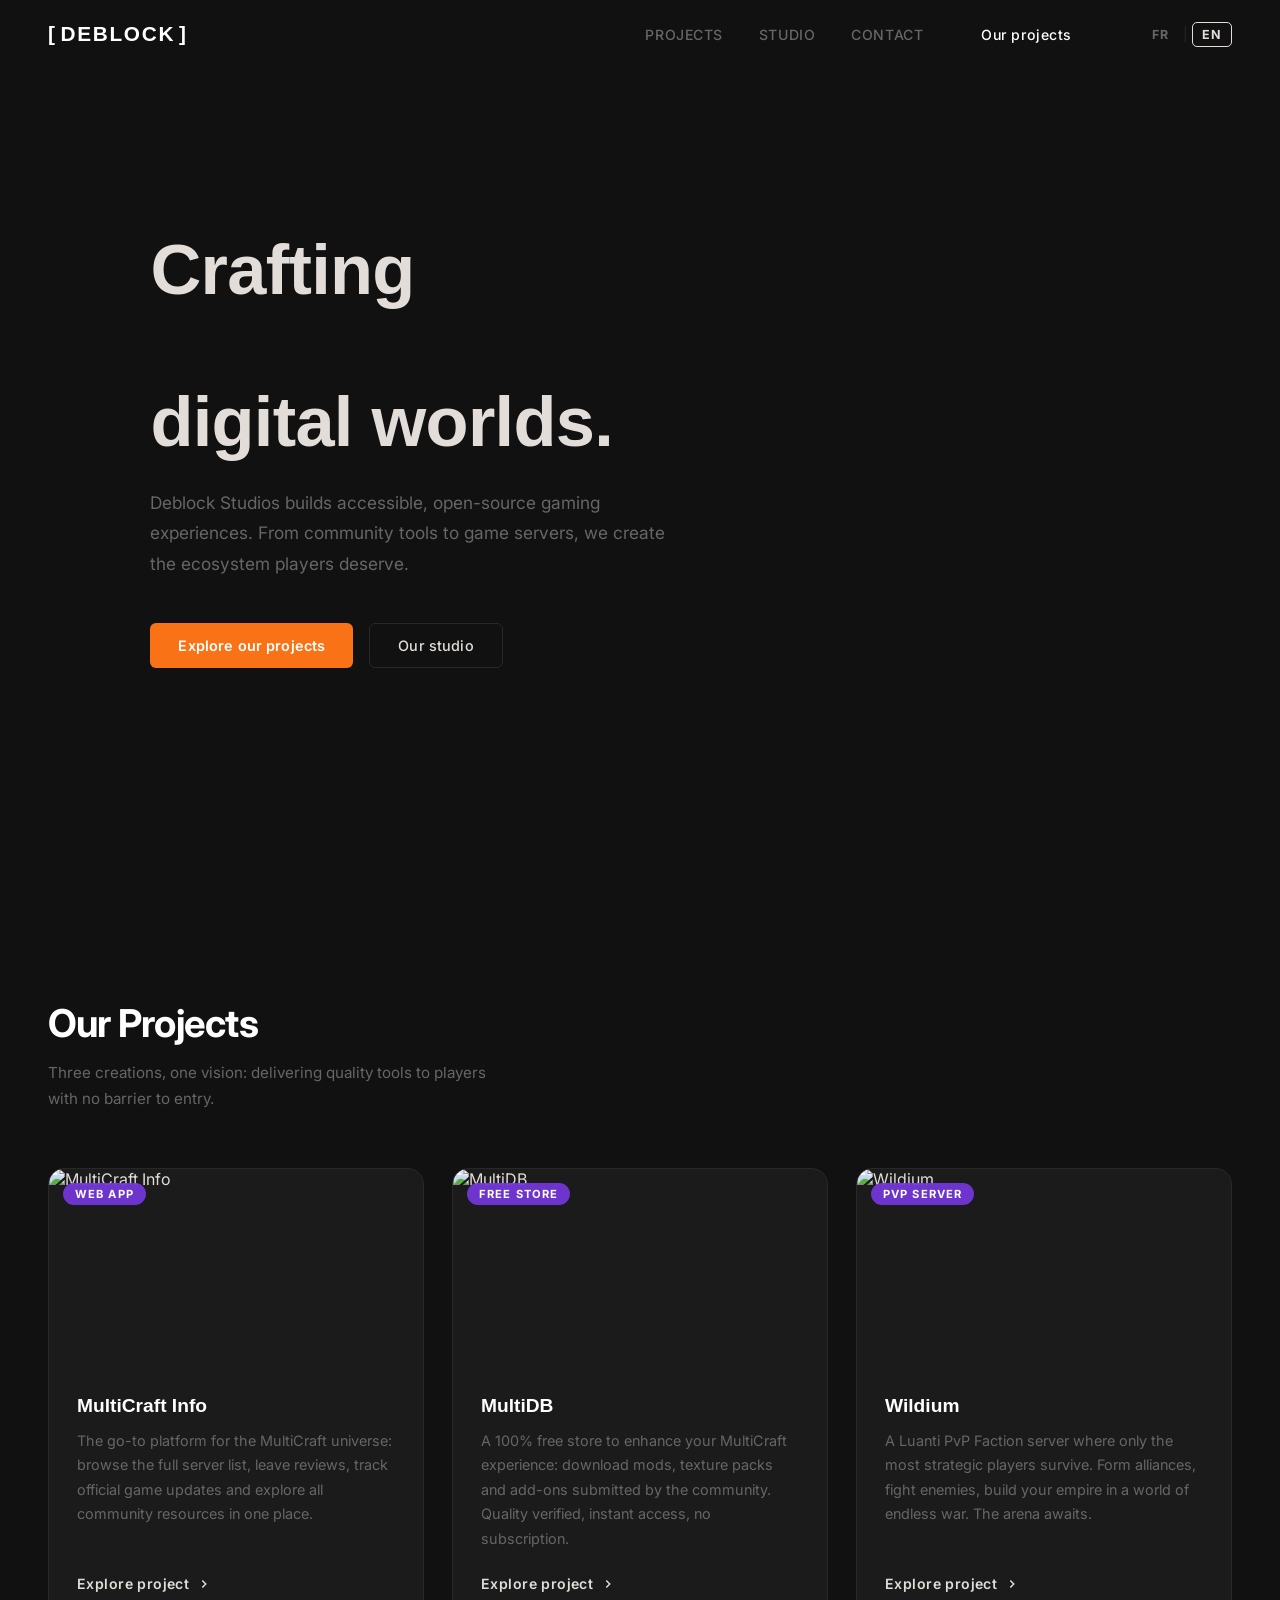
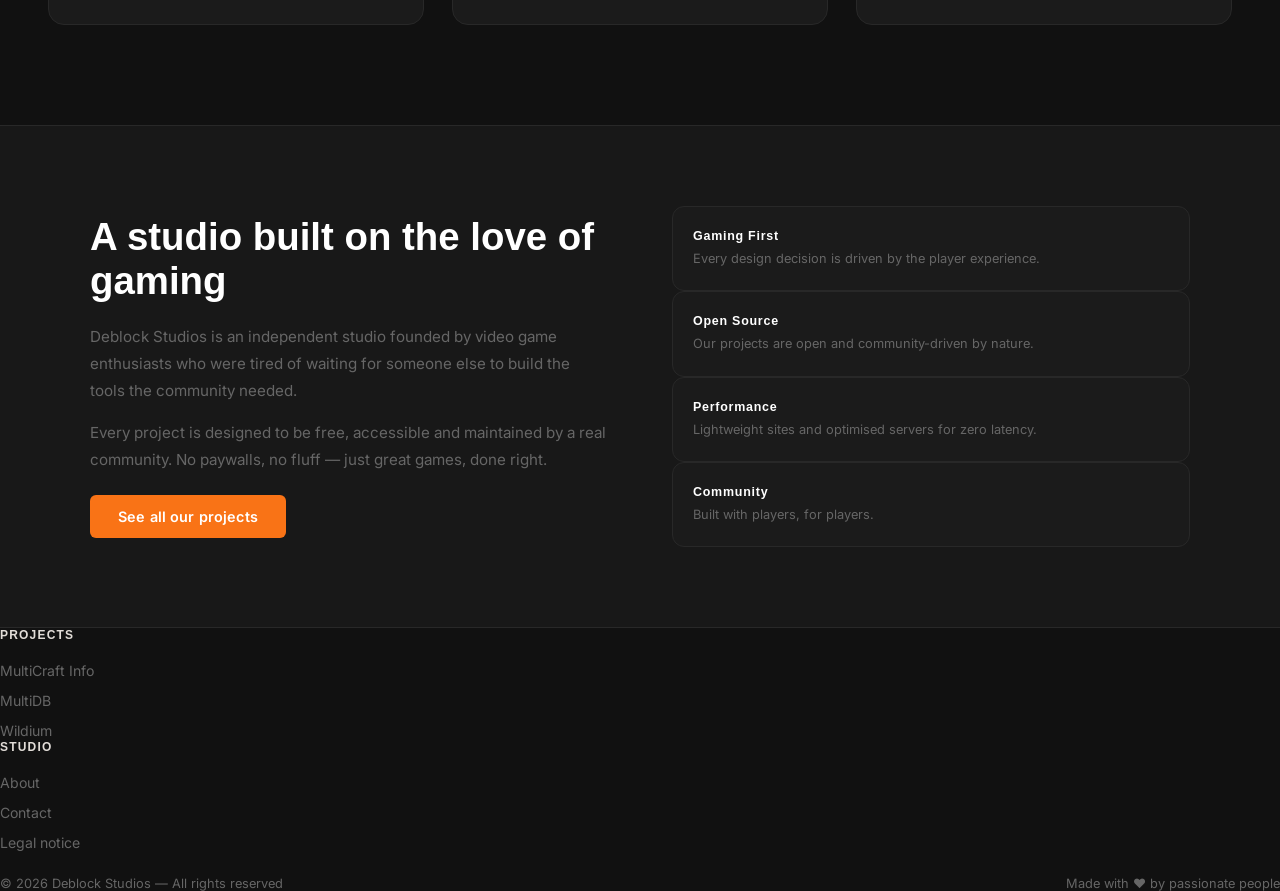
==== commit 54b80d6b: "Delete social media's links" ====
--- a/index.html
+++ b/index.html
@@ -101,7 +101,7 @@
 
     <article class="project-card">
       <div class="project-img-wrap">
-        <img src="hhttps://deblock-studios.vercel.app/images/multidb.png" alt="MultiDB" loading="lazy" />
+        <img src="https://deblock-studios.vercel.app/images/multidb.png" alt="MultiDB" loading="lazy" />
         <span class="project-tag" data-i18n="project.mdb.tag">Site web</span>
       </div>
       <div class="project-body">
@@ -173,7 +173,8 @@
 </section>
 
 <!-- FOOTER -->
-<footer id="footer">
+<!-- This section is useless because we don't have yet a discord for Deblock
+  <footer id="footer">
   <div class="footer-top">
     <div class="footer-brand">
       <a href="#" class="nav-logo">
@@ -191,24 +192,23 @@
           <svg width="15" height="15" viewBox="0 0 24 24" fill="currentColor" aria-hidden="true"><path d="M18.244 2.25h3.308l-7.227 8.26 8.502 11.24H16.17l-5.214-6.817L4.99 21.75H1.68l7.73-8.835L1.254 2.25H8.08l4.713 6.231zm-1.161 17.52h1.833L7.084 4.126H5.117z"/></svg>
         </a>
       </div>
-    </div>
+    </div> -->
 
     <div class="footer-col">
       <h5 data-i18n="footer.col.projects">Projets</h5>
       <ul>
-        <li><a href="#">MultiCraft Info</a></li>
-        <li><a href="#">MultiDB</a></li>
-        <li><a href="#">Wildium</a></li>
+        <li><a href="https://multicraft-info.netlify.app">MultiCraft Info</a></li>
+        <li><a href="https://multidb.vercel/app">MultiDB</a></li>
+        <li><a href="https://www.youtube.com/watch?v=dQw4w9WgXcQ">Wildium</a></li>
       </ul>
     </div>
 
     <div class="footer-col">
       <h5 data-i18n="footer.col.studio">Studio</h5>
       <ul>
-        <li><a href="#" data-i18n="footer.about">À propos</a></li>
-        <li><a href="#" data-i18n="footer.contact">Contact</a></li>
-        <li><a href="#" data-i18n="footer.legal">Mentions légales</a></li>
-        <li><a href="#" data-i18n="footer.cgu">CGU</a></li>
+        <li><a href="https://deblock-studios.vercel.app/#about" data-i18n="footer.about">À propos</a></li>
+        <li><a href="mailto:creatif.france@outlook.com" data-i18n="footer.contact">Contact</a></li>
+        <li><a href="https://deblock-studios.vercel.app/legal.html" data-i18n="footer.legal">Mentions légales</a></li>
       </ul>
     </div>
   </div>
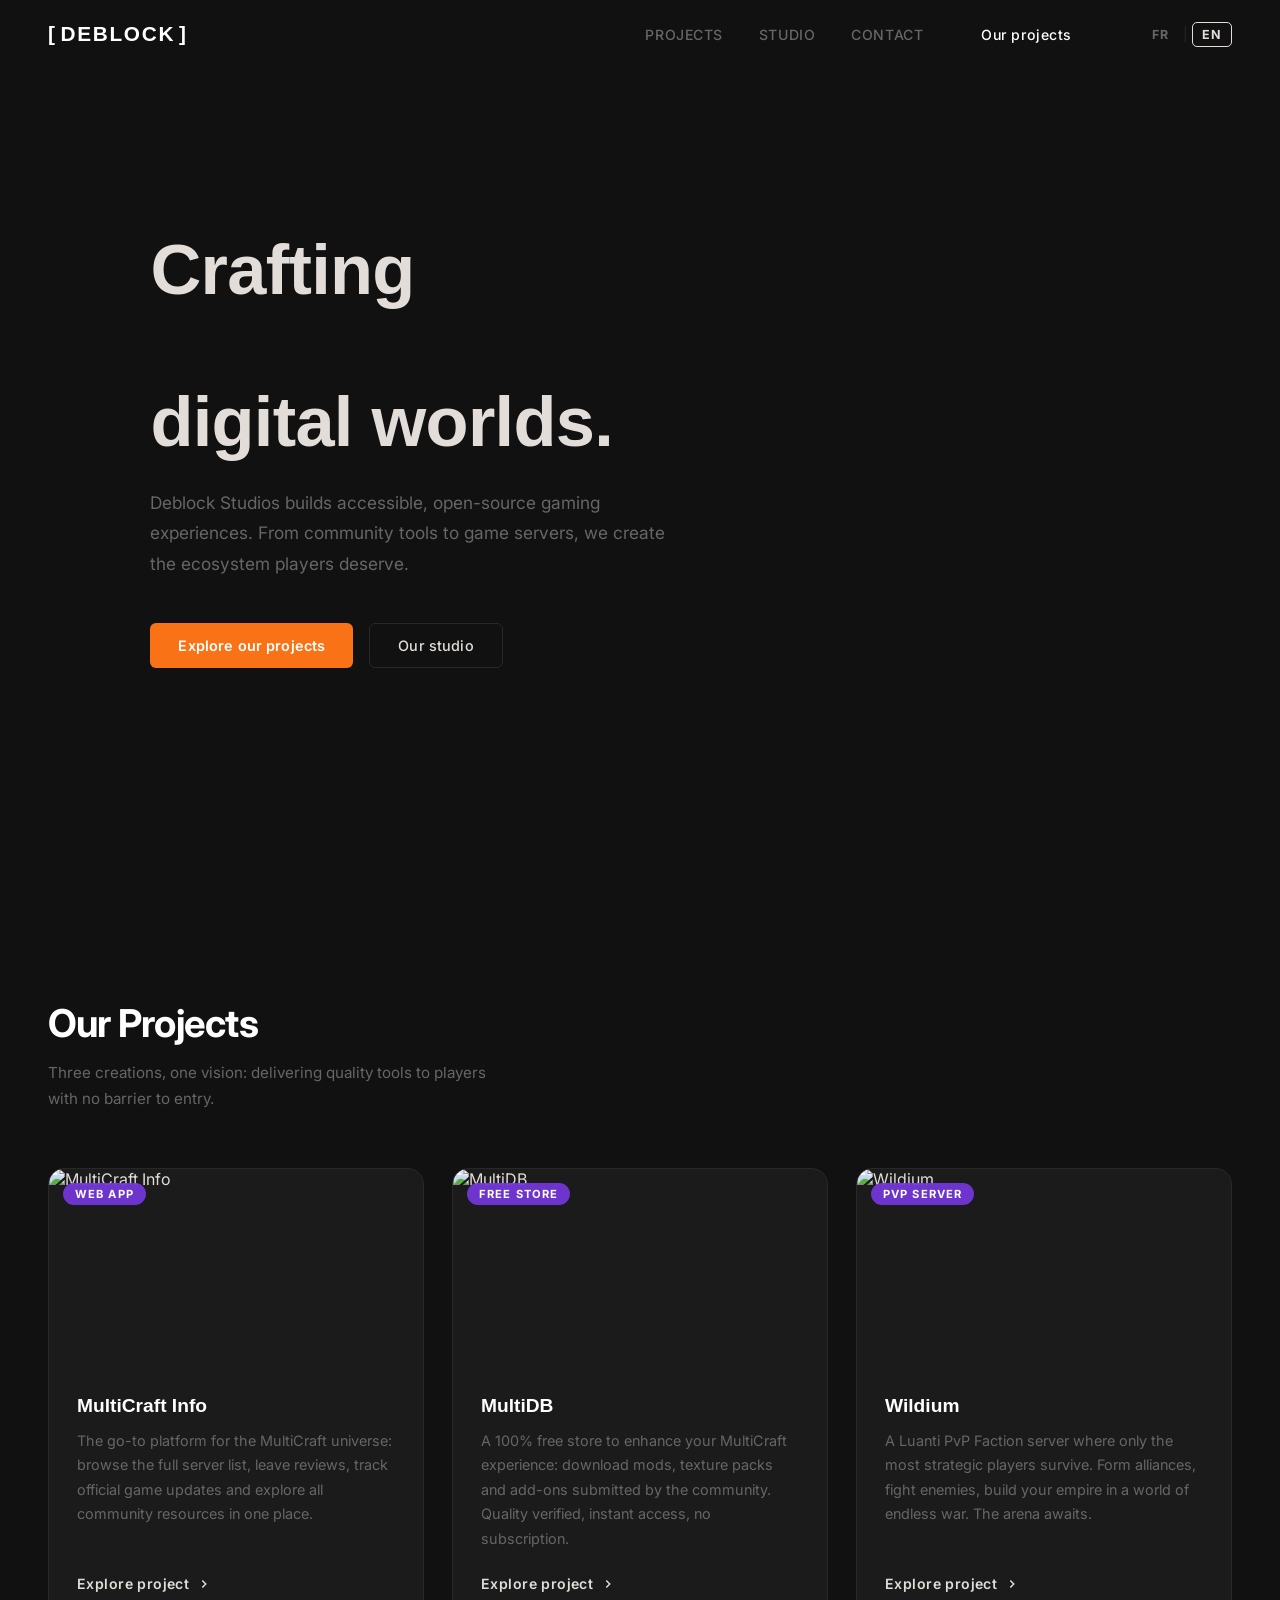
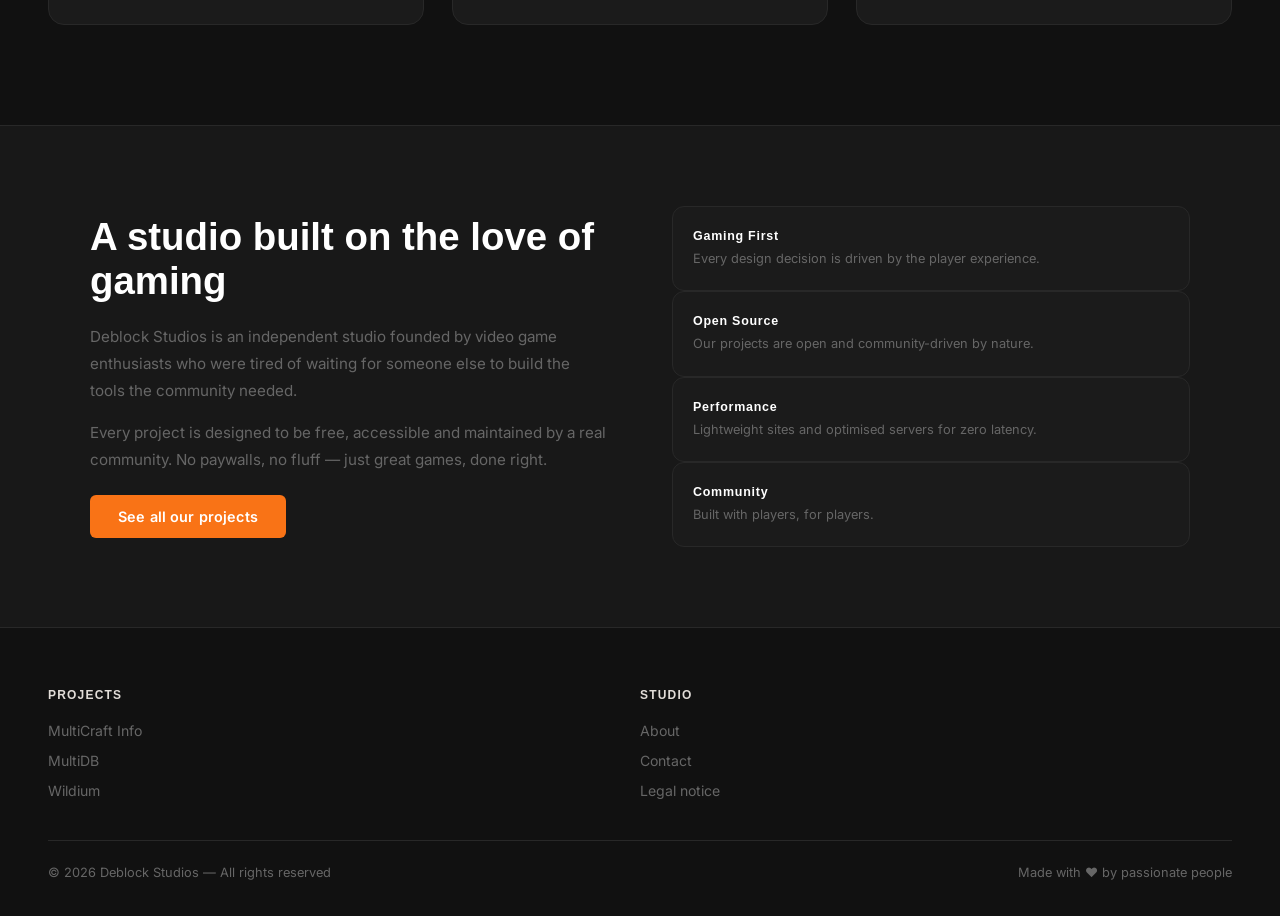
==== commit 317f83db: "Enhance hero and project sections with reveal effects Updated HTML structure to include reveal class" ====
--- a/index.html
+++ b/index.html
@@ -12,6 +12,7 @@
   <link rel="stylesheet" href="css/style.css" />
   <link rel="stylesheet" href="css/navbar.css" />
   <link rel="stylesheet" href="css/sections.css" />
+  <link rel="icon" href="/favicon.ico" type="image/x-icon">
 </head>
 <body>
 
@@ -51,7 +52,7 @@
 
 <!-- HERO -->
 <section id="hero">
-  <div class="hero-content">
+  <div class="hero-content reveal">
 
     <h1 class="hero-title">
       <span data-i18n="hero.title.line1">Forger des</span><br />
@@ -76,14 +77,14 @@
 
 <!-- PROJECTS -->
 <section id="projects">
-  <div class="section-head">
+  <div class="section-head reveal">
     <h2 class="section-title" data-i18n="projects.title">Nos Projets</h2>
     <p class="section-sub" data-i18n="projects.sub">Voici toutes nos créations, proposées gratuitement et sans publicité.</p>
   </div>
 
   <div class="projects-grid">
 
-    <article class="project-card">
+    <article class="project-card reveal reveal-delay-1">
       <div class="project-img-wrap">
         <img src="https://deblock-studios.vercel.app/images/multicraft-info.png" alt="MultiCraft Info" loading="lazy" />
         <span class="project-tag" data-i18n="project.mci.tag">Site web</span>
@@ -99,7 +100,7 @@
       </div>
     </article>
 
-    <article class="project-card">
+    <article class="project-card reveal reveal-delay-2">
       <div class="project-img-wrap">
         <img src="https://deblock-studios.vercel.app/images/multidb.png" alt="MultiDB" loading="lazy" />
         <span class="project-tag" data-i18n="project.mdb.tag">Site web</span>
@@ -115,7 +116,7 @@
       </div>
     </article>
 
-    <article class="project-card">
+    <article class="project-card reveal reveal-delay-3">
       <div class="project-img-wrap">
         <img src="https://external-content.duckduckgo.com/iu/?u=https%3A%2F%2Fmedia1.tenor.com%2Fimages%2F4324d537dbc06f422b34ae131c7b3e14%2Ftenor.gif%3Fitemid%3D7755460&f=1&nofb=1&ipt=1381309c256ada3c6588def8a017cec5a6d7eed4e5df3d1d6e5ff53d0a21dabf" alt="Wildium" loading="lazy" />
         <span class="project-tag" data-i18n="project.wld.tag">Serveur Luanti</span>
@@ -138,7 +139,7 @@
 <!-- ABOUT -->
 <section id="about">
   <div class="about-inner">
-    <div class="about-text">
+    <div class="about-text reveal">
       <h2 data-i18n="about.title">Un studio bâti sur la passion du jeu</h2>
       <p data-i18n="about.p1">
         Deblock Studios est un studio indépendant créé par des passionnés de jeux vidéo qui en avaient assez d'attendre que quelqu'un d'autre construise les outils dont la communauté avait besoin.
@@ -151,7 +152,7 @@
       </a>
     </div>
 
-    <div class="about-features">
+    <div class="about-features reveal reveal-delay-1">
       <div class="about-feat">
         <h4 data-i18n="feat.gaming.title">Gaming First</h4>
         <p data-i18n="feat.gaming.desc">Chaque décision de design est guidée par l'expérience joueur.</p>
@@ -173,32 +174,13 @@
 </section>
 
 <!-- FOOTER -->
-<!-- This section is useless because we don't have yet a discord for Deblock
-  <footer id="footer">
-  <div class="footer-top">
-    <div class="footer-brand">
-      <a href="#" class="nav-logo">
-        <span class="logo-bracket">[</span>DEBLOCK<span class="logo-bracket">]</span>
-      </a>
-      <p data-i18n="footer.brand.desc">Studio indépendant créant des expériences gaming gratuites et open-source pour la communauté francophone et internationale.</p>
-      <div class="social-row">
-        <a href="#" class="social-btn" title="Discord" aria-label="Discord">
-          <svg width="15" height="15" viewBox="0 0 24 24" fill="currentColor" aria-hidden="true"><path d="M20.317 4.37a19.791 19.791 0 00-4.885-1.515.074.074 0 00-.079.037c-.21.375-.444.864-.608 1.25a18.27 18.27 0 00-5.487 0 12.64 12.64 0 00-.617-1.25.077.077 0 00-.079-.037A19.736 19.736 0 003.677 4.37a.07.07 0 00-.032.027C.533 9.046-.32 13.58.099 18.057a.082.082 0 00.031.057 19.9 19.9 0 005.993 3.03.078.078 0 00.084-.028c.462-.63.874-1.295 1.226-1.994a.076.076 0 00-.041-.106 13.107 13.107 0 01-1.872-.892.077.077 0 01-.008-.128 10.2 10.2 0 00.372-.292.074.074 0 01.077-.01c3.928 1.793 8.18 1.793 12.062 0a.074.074 0 01.078.01c.12.098.246.198.373.292a.077.077 0 01-.006.127 12.299 12.299 0 01-1.873.892.077.077 0 00-.041.107c.36.698.772 1.362 1.225 1.993a.076.076 0 00.084.028 19.839 19.839 0 006.002-3.03.077.077 0 00.032-.054c.5-5.177-.838-9.674-3.549-13.66a.061.061 0 00-.031-.03z"/></svg>
-        </a>
-        <a href="#" class="social-btn" title="GitHub" aria-label="GitHub">
-          <svg width="15" height="15" viewBox="0 0 24 24" fill="currentColor" aria-hidden="true"><path d="M12 0C5.37 0 0 5.37 0 12c0 5.31 3.435 9.795 8.205 11.385.6.105.825-.255.825-.57 0-.285-.015-1.23-.015-2.235-3.015.555-3.795-.735-4.035-1.41-.135-.345-.72-1.41-1.23-1.695-.42-.225-1.02-.78-.015-.795.945-.015 1.62.87 1.845 1.23 1.08 1.815 2.805 1.305 3.495.99.105-.78.42-1.305.765-1.605-2.67-.3-5.46-1.335-5.46-5.925 0-1.305.465-2.385 1.23-3.225-.12-.3-.54-1.53.12-3.18 0 0 1.005-.315 3.3 1.23.96-.27 1.98-.405 3-.405s2.04.135 3 .405c2.295-1.56 3.3-1.23 3.3-1.23.66 1.65.24 2.88.12 3.18.765.84 1.23 1.905 1.23 3.225 0 4.605-2.805 5.625-5.475 5.925.435.375.81 1.095.81 2.22 0 1.605-.015 2.895-.015 3.3 0 .315.225.69.825.57A12.02 12.02 0 0024 12c0-6.63-5.37-12-12-12z"/></svg>
-        </a>
-        <a href="#" class="social-btn" title="Twitter / X" aria-label="Twitter / X">
-          <svg width="15" height="15" viewBox="0 0 24 24" fill="currentColor" aria-hidden="true"><path d="M18.244 2.25h3.308l-7.227 8.26 8.502 11.24H16.17l-5.214-6.817L4.99 21.75H1.68l7.73-8.835L1.254 2.25H8.08l4.713 6.231zm-1.161 17.52h1.833L7.084 4.126H5.117z"/></svg>
-        </a>
-      </div>
-    </div> -->
-
+<footer id="footer">
+  <div class="footer-top reveal">
     <div class="footer-col">
       <h5 data-i18n="footer.col.projects">Projets</h5>
       <ul>
         <li><a href="https://multicraft-info.netlify.app">MultiCraft Info</a></li>
-        <li><a href="https://multidb.vercel/app">MultiDB</a></li>
+        <li><a href="https://multidb.vercel.app">MultiDB</a></li>
         <li><a href="https://www.youtube.com/watch?v=dQw4w9WgXcQ">Wildium</a></li>
       </ul>
     </div>
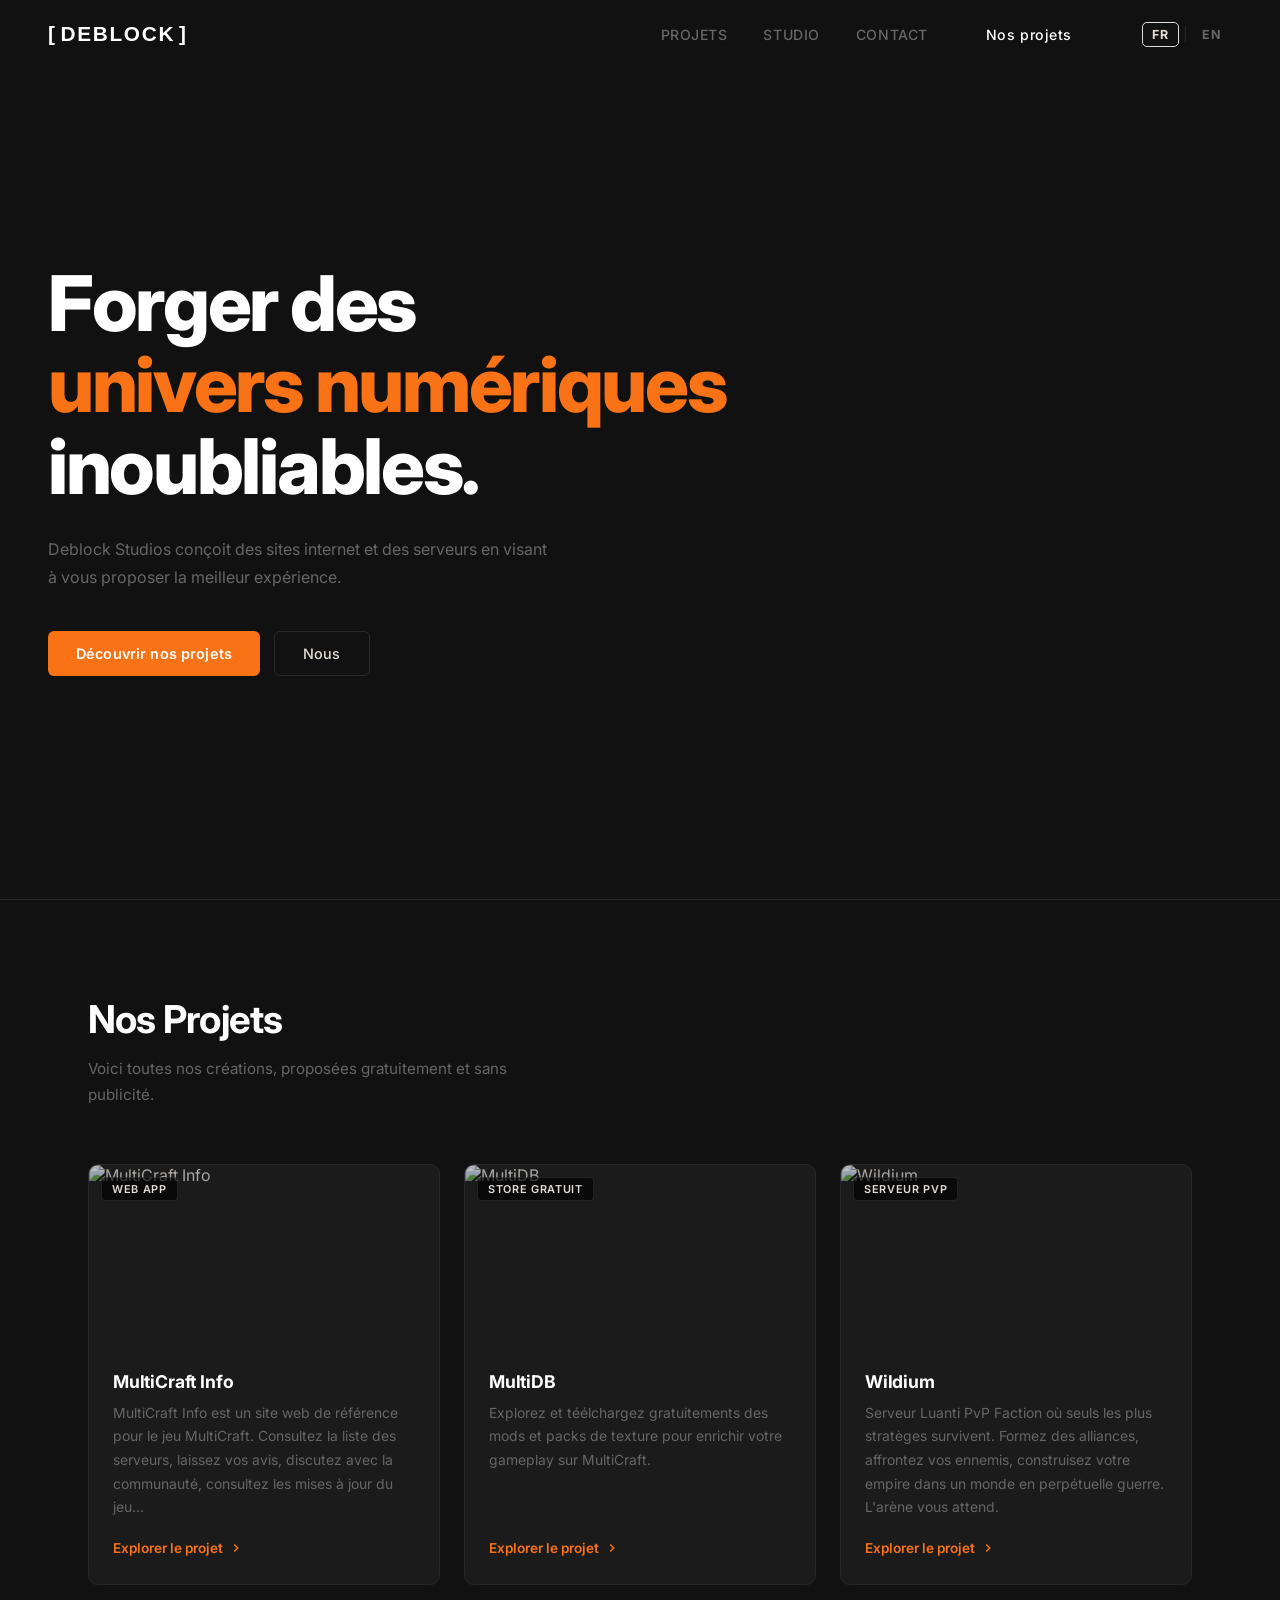
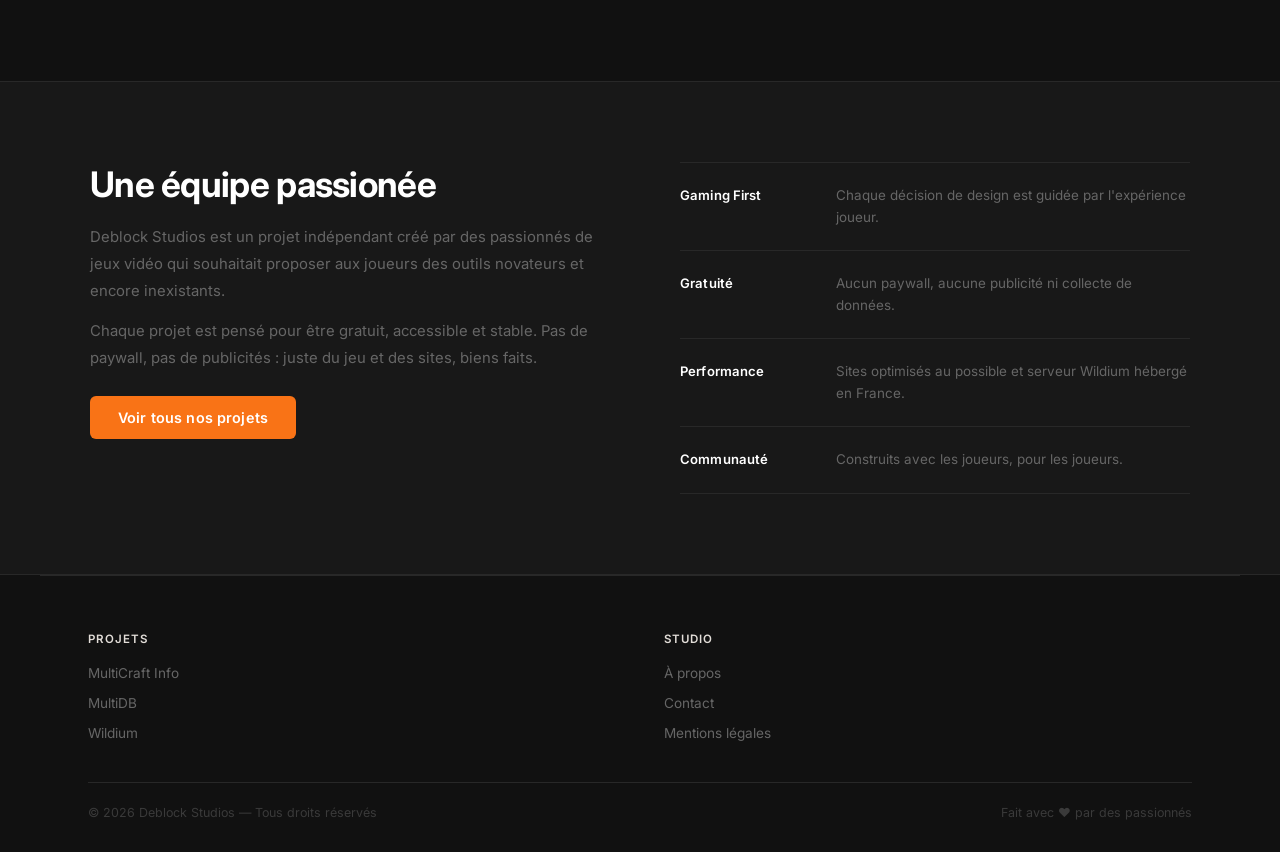
==== commit 58a5ec8e: "Add a Wildium Pages" ====
--- a/index.html
+++ b/index.html
@@ -126,7 +126,7 @@
         <p class="project-desc" data-i18n="project.wld.desc">
           Serveur Luanti PvP Faction où seuls les plus stratèges survivent. Formez des alliances, affrontez vos ennemis, construisez votre empire dans un monde en perpétuelle guerre.
         </p>
-        <a href="https://www.youtube.com/watch?v=dQw4w9WgXcQ" class="project-link">
+        <a href="wildium.html" class="project-link">
           <span data-i18n="project.link">Explorer le projet</span>
           <svg width="14" height="14" fill="none" viewBox="0 0 24 24" stroke="currentColor" stroke-width="2.5" aria-hidden="true"><path d="M9 18l6-6-6-6"/></svg>
         </a>
@@ -181,7 +181,7 @@
       <ul>
         <li><a href="https://multicraft-info.netlify.app">MultiCraft Info</a></li>
         <li><a href="https://multidb.vercel.app">MultiDB</a></li>
-        <li><a href="https://www.youtube.com/watch?v=dQw4w9WgXcQ">Wildium</a></li>
+        <li><a href="wildium.html">Wildium</a></li>
       </ul>
     </div>
 
--- a/css/sections.css
+++ b/css/sections.css
@@ -1,284 +1,162 @@
-/* ════════════════════════════════════════════════
-   DEBLOCK STUDIOS — sections.css
-   Hero · Stats · Projects · About · Footer
-   ════════════════════════════════════════════════ */
-
 /* ══════════ HERO ══════════ */
 #hero {
-  position: relative;
   min-height: 100vh;
   display: flex;
   align-items: center;
-  overflow: hidden;
-}
-
-#particles-canvas {
-  position: absolute;
-  inset: 0;
-  pointer-events: none;
-}
-
-.hero-grid-overlay {
-  position: absolute;
-  inset: 0;
-  background-image:
-    linear-gradient(rgba(124,58,237,.07) 1px, transparent 1px),
-    linear-gradient(90deg, rgba(124,58,237,.07) 1px, transparent 1px);
-  background-size: 60px 60px;
-  mask-image: radial-gradient(ellipse 80% 60% at 50% 50%, black 30%, transparent 100%);
-}
-
-.hero-glow {
-  position: absolute;
-  width: 700px; height: 700px;
-  border-radius: 50%;
-  background: radial-gradient(circle, rgba(124,58,237,.22) 0%, transparent 70%);
-  top: 50%; left: 50%;
-  transform: translate(-50%, -50%);
-  pointer-events: none;
+  border-bottom: 1px solid var(--border);
 }
 
 .hero-content {
-  position: relative;
-  z-index: 2;
-  max-width: 780px;
-  padding: 0 48px;
-  margin-left: 8vw;
+  max-width: 820px;
+  padding: 120px 48px 80px;
 }
 
 .hero-eyebrow {
-  display: inline-flex;
-  align-items: center;
-  gap: 10px;
   font-size: .78rem;
-  font-weight: 600;
-  letter-spacing: .14em;
-  text-transform: uppercase;
-  color: var(--lilac);
-  margin-bottom: 24px;
-}
-.hero-eyebrow::before {
-  content: '';
-  width: 32px; height: 2px;
-  background: var(--lilac);
+  font-weight: 500;
+  color: var(--muted);
+  margin-bottom: 28px;
   display: block;
+  letter-spacing: .02em;
 }
 
 .hero-title {
-  font-family: 'Orbitron', sans-serif;
-  font-weight: 900;
-  font-size: clamp(2.6rem, 5.5vw, 4.8rem);
-  line-height: 1.08;
-  letter-spacing: -.01em;
+  font-weight: 800;
+  font-size: clamp(2.8rem, 6vw, 5.2rem);
+  line-height: 1.06;
+  letter-spacing: -.03em;
   margin-bottom: 28px;
+  color: #fff;
 }
 .hero-title .highlight {
-  background: linear-gradient(135deg, var(--violet), var(--cyan));
-  -webkit-background-clip: text;
-  -webkit-text-fill-color: transparent;
-  background-clip: text;
+  color: var(--accent);
 }
 
 .hero-sub {
-  font-size: 1.08rem;
+  font-size: 1rem;
   line-height: 1.75;
   color: var(--muted);
-  max-width: 520px;
-  margin-bottom: 44px;
+  max-width: 500px;
+  margin-bottom: 40px;
 }
 
 .hero-actions {
   display: flex;
-  gap: 16px;
+  gap: 14px;
   flex-wrap: wrap;
-}
-
-.scroll-hint {
-  position: absolute;
-  bottom: 36px; left: 50%;
-  transform: translateX(-50%);
-  display: flex;
-  flex-direction: column;
-  align-items: center;
-  gap: 8px;
-  color: var(--muted);
-  font-size: .72rem;
-  letter-spacing: .1em;
-  text-transform: uppercase;
-  z-index: 2;
-  animation: bounce 2.4s infinite;
-}
-.scroll-hint svg { opacity: .6; }
-
-@keyframes bounce {
-  0%, 100% { transform: translateX(-50%) translateY(0); }
-  50%       { transform: translateX(-50%) translateY(8px); }
-}
-
-/* ══════════ STATS ══════════ */
-#stats {
-  background: var(--bg2);
-  border-top: 1px solid var(--border);
-  border-bottom: 1px solid var(--border);
-  padding: 32px 48px;
-  display: flex;
-  justify-content: center;
-  gap: 0;
-}
-
-.stat {
-  flex: 1;
-  max-width: 220px;
-  text-align: center;
-  position: relative;
-}
-.stat + .stat::before {
-  content: '';
-  position: absolute;
-  left: 0; top: 10%; bottom: 10%;
-  width: 1px;
-  background: var(--border);
-}
-.stat-value {
-  font-family: 'Orbitron', sans-serif;
-  font-size: 2rem;
-  font-weight: 700;
-  color: #fff;
-}
-.stat-value span { color: var(--lilac); }
-.stat-label {
-  font-size: .78rem;
-  color: var(--muted);
-  letter-spacing: .06em;
-  text-transform: uppercase;
-  margin-top: 4px;
 }
 
 /* ══════════ PROJECTS ══════════ */
 #projects {
-  padding: 100px 48px;
-  max-width: 1280px;
+  padding: 96px 48px;
+  max-width: 1200px;
   margin: 0 auto;
 }
 
 .projects-grid {
   display: grid;
   grid-template-columns: repeat(3, 1fr);
-  gap: 28px;
-}
-
-/* Project card */
+  gap: 24px;
+}
+
 .project-card {
   background: var(--card);
-  border: 1.5px solid var(--border);
-  border-radius: 16px;
+  border: 1px solid var(--border);
+  border-radius: 10px;
   overflow: hidden;
   display: flex;
   flex-direction: column;
-  transition: transform .3s, border-color .3s, box-shadow .3s;
-  position: relative;
-}
-.project-card::before {
-  content: '';
-  position: absolute;
-  inset: 0;
-  border-radius: 16px;
-  background: linear-gradient(135deg, rgba(124,58,237,.12) 0%, transparent 60%);
-  opacity: 0;
-  transition: opacity .3s;
+  transition: transform .2s, border-color .2s;
 }
 .project-card:hover {
-  transform: translateY(-8px);
-  border-color: var(--lilac);
-  box-shadow: 0 0 48px rgba(124,58,237,.35), 0 20px 60px rgba(0,0,0,.4);
-}
-.project-card:hover::before { opacity: 1; }
+  transform: translateY(-4px);
+  border-color: #383838;
+}
 
 .project-img-wrap {
   position: relative;
-  height: 200px;
+  height: 180px;
   overflow: hidden;
 }
 .project-img-wrap img {
   width: 100%; height: 100%;
   object-fit: cover;
-  transition: transform .5s;
-}
-.project-card:hover .project-img-wrap img { transform: scale(1.06); }
-
-.project-img-overlay {
-  position: absolute;
-  inset: 0;
-  background: linear-gradient(to bottom, transparent 40%, var(--card) 100%);
+  filter: brightness(.75) saturate(.8);
+  transition: filter .3s, transform .4s;
+}
+.project-card:hover .project-img-wrap img {
+  filter: brightness(.9) saturate(1);
+  transform: scale(1.04);
 }
 
 .project-tag {
   position: absolute;
-  top: 14px; left: 14px;
-  background: rgba(124,58,237,.85);
-  backdrop-filter: blur(6px);
-  color: #fff;
-  font-size: .7rem;
-  font-weight: 700;
-  letter-spacing: .1em;
-  text-transform: uppercase;
-  padding: 4px 12px;
-  border-radius: 100px;
-}
-
-.project-body {
-  padding: 26px 28px 32px;
-  flex: 1;
-  display: flex;
-  flex-direction: column;
-}
-.project-name {
-  font-family: 'Orbitron', sans-serif;
-  font-weight: 700;
-  font-size: 1.2rem;
-  color: #fff;
-  margin-bottom: 12px;
-}
-.project-desc {
-  font-size: .9rem;
-  line-height: 1.7;
-  color: var(--muted);
-  flex: 1;
-  margin-bottom: 24px;
-}
-
-.project-tags-list {
-  display: flex;
-  flex-wrap: wrap;
-  gap: 8px;
-  margin-bottom: 24px;
-}
-.tag-pill {
-  background: rgba(124,58,237,.18);
-  border: 1px solid rgba(124,58,237,.3);
-  color: var(--lilac);
-  font-size: .72rem;
+  top: 12px; left: 12px;
+  background: rgba(0,0,0,.65);
+  color: var(--text);
+  font-size: .68rem;
   font-weight: 600;
   letter-spacing: .06em;
-  padding: 3px 10px;
+  text-transform: uppercase;
+  padding: 4px 10px;
+  border-radius: 4px;
+  border: 1px solid rgba(255,255,255,.1);
+}
+
+.project-body {
+  padding: 24px 24px 28px;
+  flex: 1;
+  display: flex;
+  flex-direction: column;
+  border-top: 2px solid transparent;
+  transition: border-color .2s;
+}
+.project-card:hover .project-body { border-color: var(--accent); }
+
+.project-name {
+  font-weight: 700;
+  font-size: 1.1rem;
+  color: #fff;
+  margin-bottom: 10px;
+  letter-spacing: -.01em;
+}
+.project-desc {
+  font-size: .87rem;
+  line-height: 1.7;
+  color: var(--muted);
+  flex: 1;
+  margin-bottom: 20px;
+}
+
+.project-tags-list {
+  display: flex;
+  flex-wrap: wrap;
+  gap: 6px;
+  margin-bottom: 20px;
+}
+.tag-pill {
+  background: transparent;
+  border: 1px solid var(--border);
+  color: #555;
+  font-size: .68rem;
+  font-weight: 500;
+  letter-spacing: .04em;
+  padding: 2px 9px;
   border-radius: 100px;
 }
 
 .project-link {
   display: inline-flex;
   align-items: center;
-  gap: 8px;
-  color: var(--lilac);
+  gap: 6px;
+  color: var(--accent);
   font-weight: 600;
-  font-size: .88rem;
+  font-size: .85rem;
   text-decoration: none;
-  letter-spacing: .03em;
-  transition: gap .2s, color .2s;
+  transition: gap .15s;
   margin-top: auto;
 }
-.project-link:hover { gap: 12px; color: #fff; }
-.project-link svg { transition: transform .2s; }
-.project-link:hover svg { transform: translateX(4px); }
+.project-link:hover { gap: 10px; }
 
 /* ══════════ ABOUT ══════════ */
 #about {
@@ -293,92 +171,121 @@
   margin: 0 auto;
   display: grid;
   grid-template-columns: 1fr 1fr;
-  gap: 64px;
-  align-items: center;
+  gap: 80px;
+  align-items: start;
 }
 
 .about-text h2 {
-  font-family: 'Orbitron', sans-serif;
-  font-weight: 900;
-  font-size: clamp(1.7rem, 3vw, 2.5rem);
+  font-weight: 700;
+  font-size: clamp(1.5rem, 2.8vw, 2.2rem);
   color: #fff;
-  margin-bottom: 20px;
+  margin-bottom: 18px;
+  letter-spacing: -.02em;
+  line-height: 1.25;
 }
 .about-text p {
   color: var(--muted);
   line-height: 1.8;
   margin-bottom: 14px;
-  font-size: .95rem;
-}
-.about-text .btn-primary {
-  margin-top: 8px;
-}
-
-.about-visual {
+  font-size: .93rem;
+}
+.about-text .btn-primary { margin-top: 10px; }
+
+.about-features { display: flex; flex-direction: column; }
+
+.about-feat {
+  padding: 22px 0;
+  border-bottom: 1px solid var(--border);
+  display: grid;
+  grid-template-columns: 140px 1fr;
+  gap: 16px;
+  align-items: baseline;
+}
+.about-feat:first-child { border-top: 1px solid var(--border); }
+
+.about-feat h4 {
+  font-weight: 600;
+  font-size: .82rem;
+  color: #fff;
+  letter-spacing: .01em;
+}
+.about-feat p {
+  font-size: .84rem;
+  color: var(--muted);
+  line-height: 1.6;
+  margin: 0;
+}
+
+/* ══════════ SCROLL-REVEAL ANIMATIONS ══════════ */
+.reveal {
+  opacity: 0;
+  transform: translateY(28px);
+  transition: opacity 0.6s ease, transform 0.6s ease;
+}
+.reveal.visible {
+  opacity: 1;
+  transform: translateY(0);
+}
+.reveal-delay-1 { transition-delay: 0.1s; }
+.reveal-delay-2 { transition-delay: 0.2s; }
+.reveal-delay-3 { transition-delay: 0.3s; }
+
+/* ══════════ FOOTER ══════════ */
+footer {
+  padding: 56px 48px 32px;
+  max-width: 1200px;
+  margin: 0 auto;
+  border-top: 1px solid var(--border);
+}
+
+.footer-top {
   display: grid;
   grid-template-columns: 1fr 1fr;
-  gap: 14px;
-}
-.about-feat {
-  background: var(--card);
-  border: 1px solid var(--border);
-  border-radius: 12px;
-  padding: 22px 20px;
-}
-.about-feat-icon {
-  font-size: 1.6rem;
-  margin-bottom: 10px;
-  display: block;
-}
-.about-feat h4 {
-  font-family: 'Orbitron', sans-serif;
-  font-size: .78rem;
-  font-weight: 700;
-  letter-spacing: .06em;
-  color: #fff;
-  margin-bottom: 6px;
-}
-.about-feat p {
-  font-size: .8rem;
-  color: var(--muted);
-  line-height: 1.5;
-  margin: 0;
-}
-
-/* ══════════ FOOTER ══════════ */
-footer {
-  padding: 60px 48px 36px;
-  max-width: 1280px;
-  margin: 0 auto;
-}
-
-.footer-top {
-  display: grid;
-  grid-template-columns: 2fr 1fr 1fr;
   gap: 48px;
   padding-bottom: 40px;
   border-bottom: 1px solid var(--border);
 }
 
 .footer-brand .nav-logo {
+  margin-bottom: 14px;
+  display: inline-flex;
+}
+.footer-brand p {
+  color: var(--muted);
+  font-size: .85rem;
+  line-height: 1.7;
+  max-width: 280px;
+}
+
+.social-row {
+  display: flex;
+  gap: 10px;
+  margin-top: 18px;
+}
+.social-btn {
+  width: 34px; height: 34px;
+  border-radius: 6px;
+  background: transparent;
+  border: 1px solid var(--border);
+  display: flex;
+  align-items: center;
+  justify-content: center;
+  color: var(--muted);
+  text-decoration: none;
+  transition: border-color .15s, color .15s;
+}
+.social-btn:hover {
+  border-color: #444;
+  color: var(--text);
+}
+
+.footer-col h5 {
+  font-size: .72rem;
+  font-weight: 600;
+  letter-spacing: .08em;
+  text-transform: uppercase;
+  color: var(--text);
   margin-bottom: 16px;
-  display: inline-flex;
-}
-.footer-brand p {
-  color: var(--muted);
-  font-size: .88rem;
-  line-height: 1.7;
-  max-width: 300px;
-}
-
-.footer-col h5 {
-  font-family: 'Orbitron', sans-serif;
-  font-size: .75rem;
-  font-weight: 700;
-  letter-spacing: .1em;
-  text-transform: uppercase;
-  color: var(--lilac);
-  margin-bottom: 18px;
 }
 .footer-col ul {
   list-style: none;
@@ -389,59 +296,33 @@
 .footer-col a {
   color: var(--muted);
   text-decoration: none;
-  font-size: .88rem;
-  transition: color .2s;
-}
-.footer-col a:hover { color: #fff; }
-
-.social-row {
-  display: flex;
-  gap: 12px;
-  margin-top: 20px;
-}
-.social-btn {
-  width: 36px; height: 36px;
-  border-radius: 8px;
-  background: var(--card);
-  border: 1px solid var(--border);
-  display: flex;
-  align-items: center;
-  justify-content: center;
-  color: var(--muted);
-  text-decoration: none;
-  font-size: .9rem;
-  transition: border-color .2s, color .2s, background .2s;
-}
-.social-btn:hover {
-  border-color: var(--violet);
-  color: var(--lilac);
-  background: rgba(124,58,237,.1);
-}
+  font-size: .85rem;
+  transition: color .15s;
+}
+.footer-col a:hover { color: var(--text); }
 
 .footer-bottom {
-  padding-top: 24px;
+  padding-top: 22px;
   display: flex;
   justify-content: space-between;
   align-items: center;
-  font-size: .8rem;
-  color: var(--muted);
+  font-size: .78rem;
+  color: #3a3a3a;
 }
 
 /* ══════════ RESPONSIVE ══════════ */
-@media (max-width: 900px) {
-  .hero-content { padding: 0 24px; margin-left: 0; }
-  #stats { flex-direction: column; align-items: center; gap: 24px; padding: 32px 24px; }
-  .stat + .stat::before { display: none; }
-  #projects { padding: 70px 24px; }
+@media (max-width: 860px) {
+  .hero-content { padding: 100px 24px 64px; }
+  #projects { padding: 64px 24px; }
   .projects-grid { grid-template-columns: 1fr; }
-  #about { padding: 60px 24px; }
-  .about-inner { grid-template-columns: 1fr; gap: 40px; }
+  #about { padding: 56px 24px; }
+  .about-inner { grid-template-columns: 1fr; gap: 48px; }
   .footer-top { grid-template-columns: 1fr; }
-  footer { padding: 40px 24px 24px; }
+  footer { padding: 40px 24px 28px; }
   .footer-bottom { flex-direction: column; gap: 8px; text-align: center; }
 }
 
-@media (max-width: 640px) {
-  .about-visual { grid-template-columns: 1fr; }
-  .hero-title { font-size: clamp(2rem, 8vw, 3rem); }
-}
+@media (max-width: 560px) {
+  .about-feat { grid-template-columns: 1fr; gap: 4px; }
+  .hero-title { font-size: clamp(2.2rem, 9vw, 3rem); }
+}
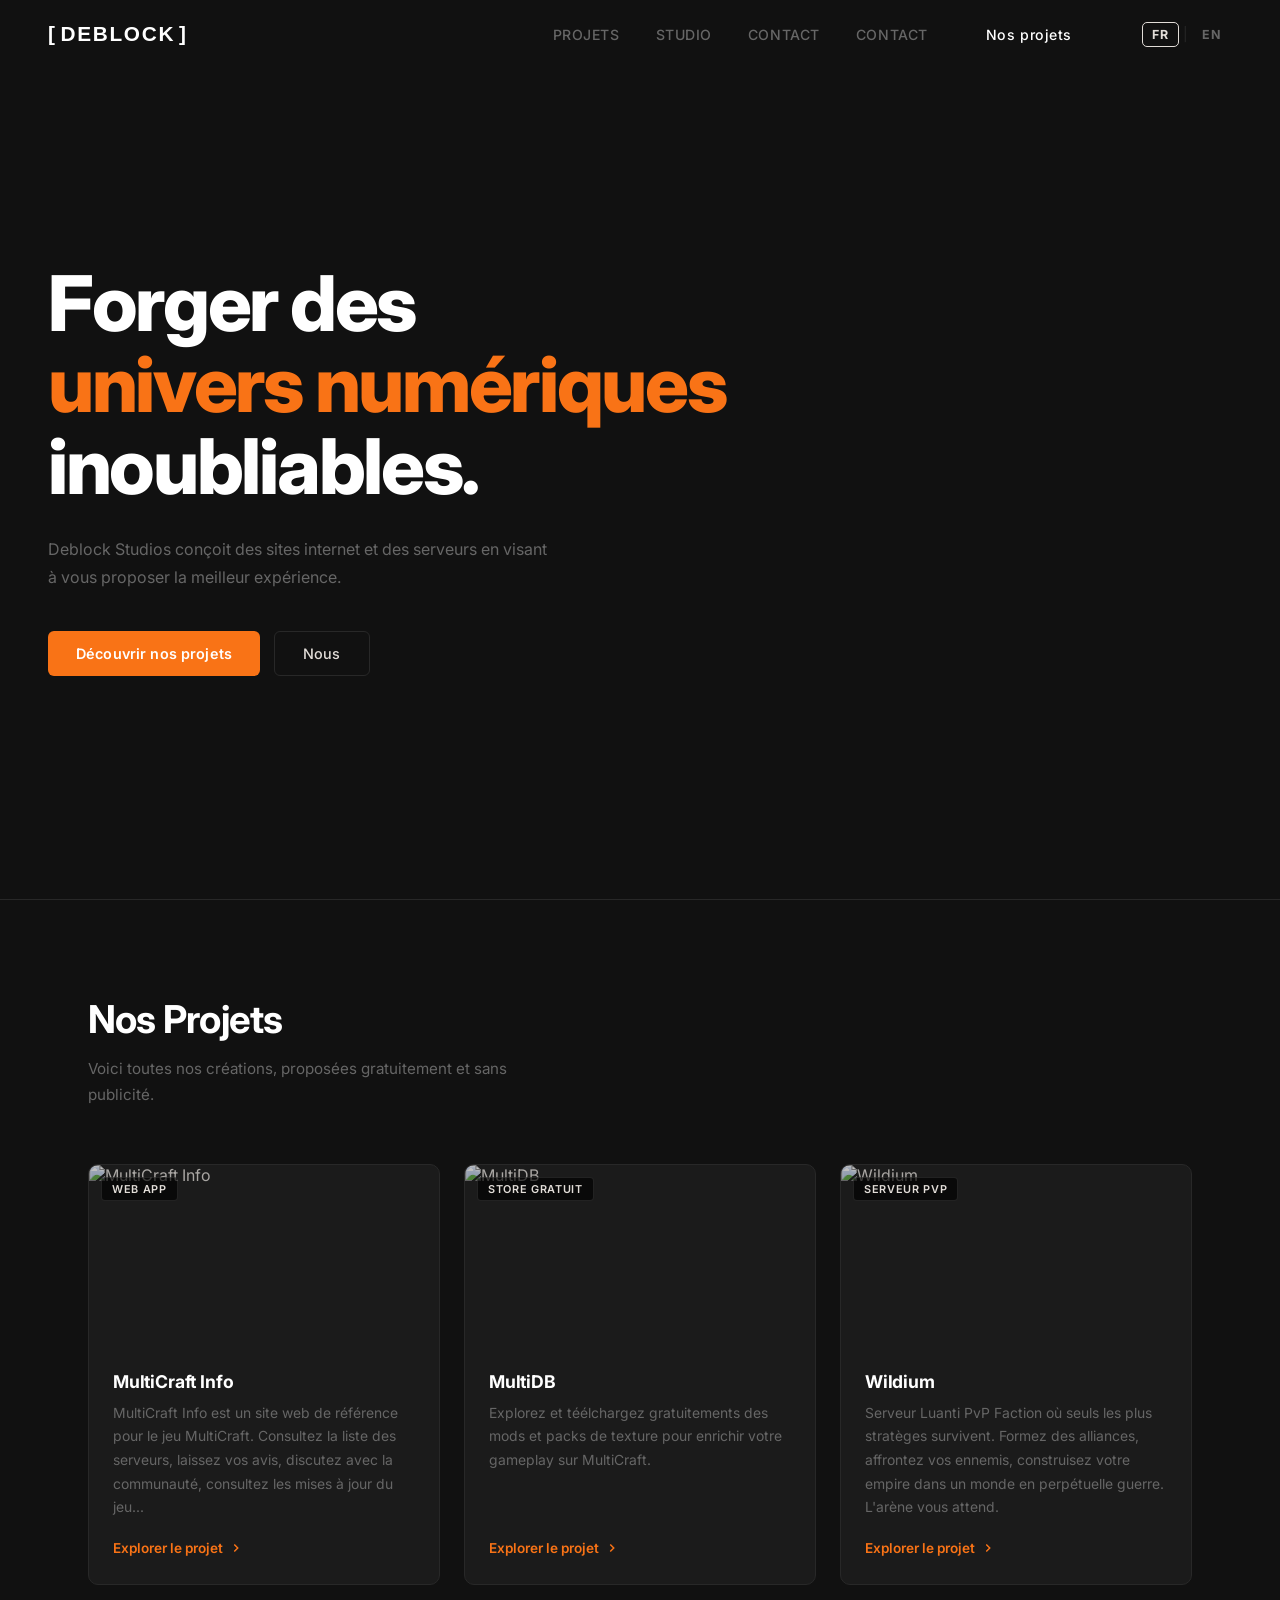
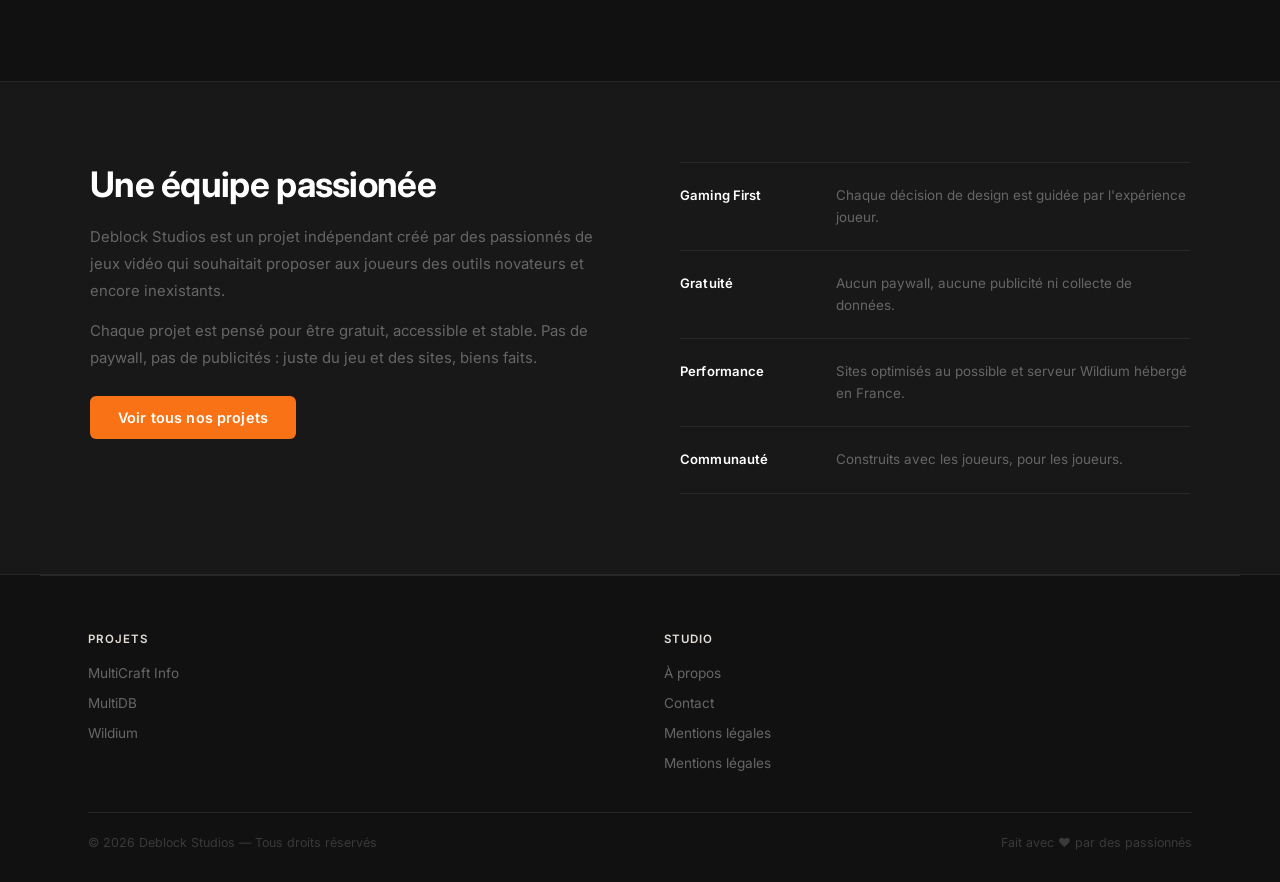
==== commit 3c0e99a7: "Add blog" ====
--- a/index.html
+++ b/index.html
@@ -26,6 +26,7 @@
     <li><a href="#projects" data-i18n="nav.projects">Projets</a></li>
     <li><a href="#about"    data-i18n="nav.studio">Studio</a></li>
     <li><a href="#footer"   data-i18n="nav.contact">Contact</a></li>
+    <li><a href="https://blog-deblock-studios.vercel.app"   data-i18n="nav.contact">Blog</a></li>
     <li><a href="#projects" class="nav-cta" data-i18n="nav.cta">Nos projets</a></li>
     <li class="lang-switcher">
       <button class="lang-btn active" data-lang="fr">FR</button>
@@ -191,6 +192,7 @@
         <li><a href="https://deblock-studios.vercel.app/#about" data-i18n="footer.about">À propos</a></li>
         <li><a href="mailto:creatif.france@outlook.com" data-i18n="footer.contact">Contact</a></li>
         <li><a href="https://deblock-studios.vercel.app/legal.html" data-i18n="footer.legal">Mentions légales</a></li>
+        <li><a href="https://blog-deblock-studios.vercel.app/" data-i18n="footer.legal">Blog</a></li>
       </ul>
     </div>
   </div>
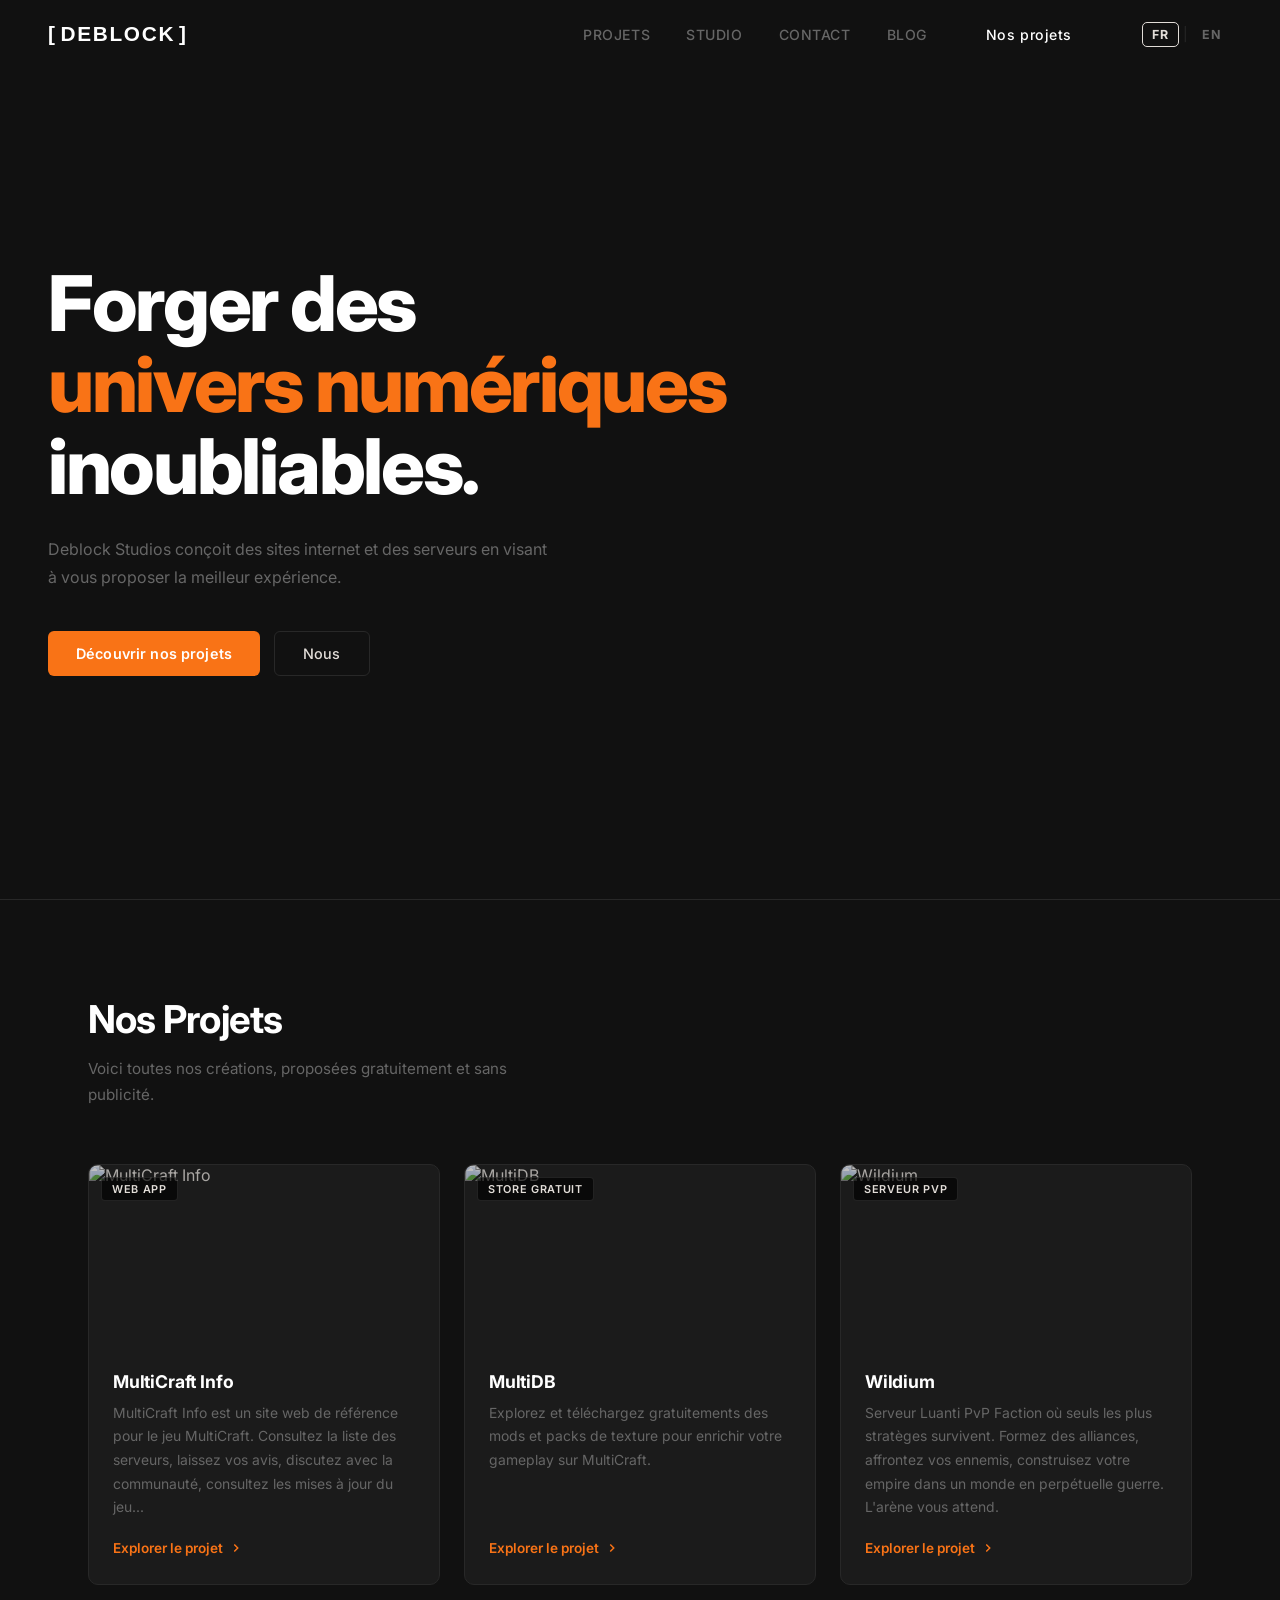
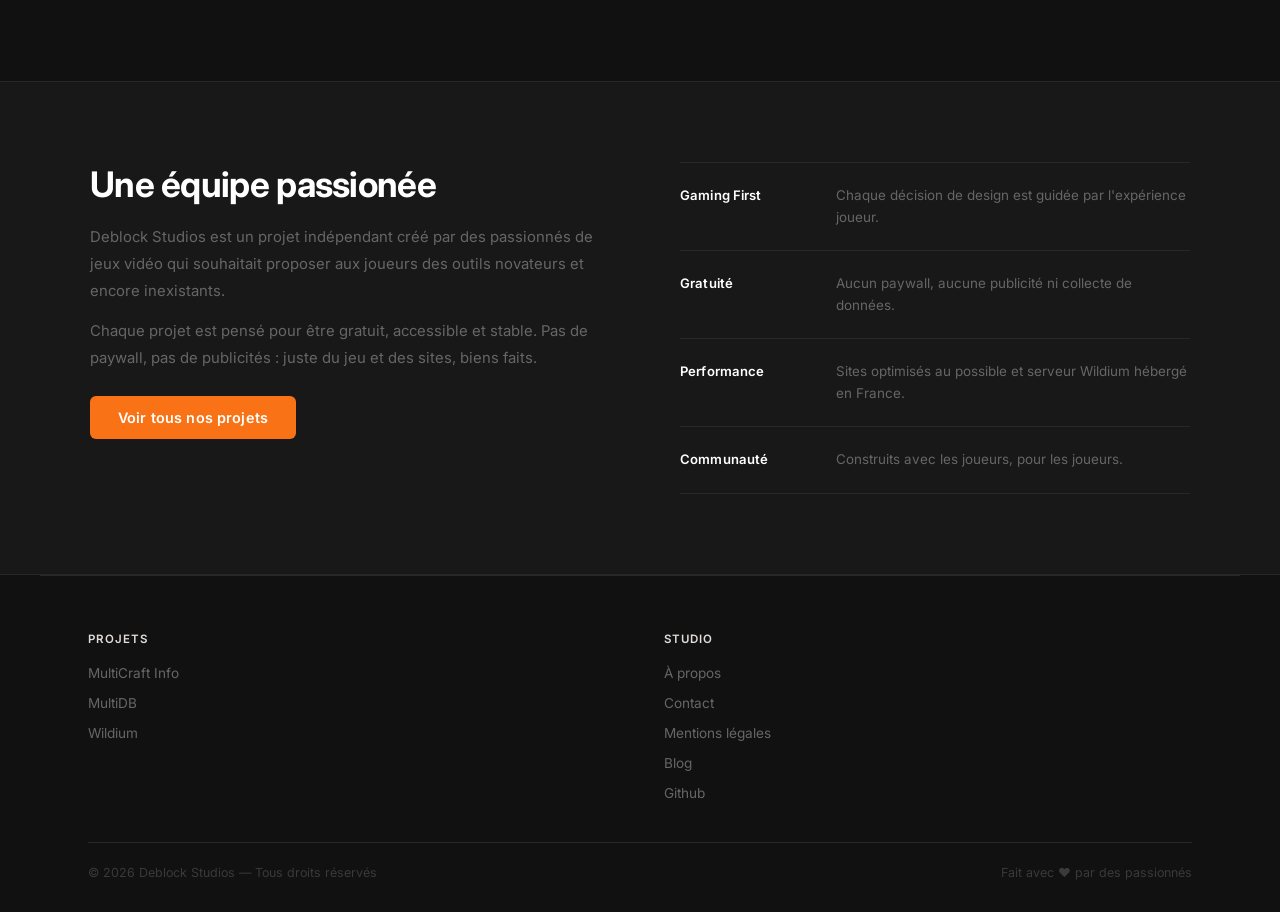
==== commit e3572f2a: "Update index.html" ====
--- a/index.html
+++ b/index.html
@@ -4,6 +4,7 @@
   <meta charset="UTF-8" />
   <meta name="viewport" content="width=device-width, initial-scale=1.0" />
   <meta name="description" content="Deblock Studios — développement de sites web et serveurs Luanti à but non lucratif." />
+  <meta name="google-site-verification" content="StuE6oomFtFn4pFJ5taW9_EfONIFjCqAtrxFwFtbaLA" /> 
   <title>Deblock Studios</title>
 
   <link rel="preconnect" href="https://fonts.googleapis.com" />
@@ -15,6 +16,9 @@
   <link rel="icon" href="/favicon.ico" type="image/x-icon">
 </head>
 <body>
+<div class="halo-a" aria-hidden="true"></div>
+<div class="halo-b" aria-hidden="true"></div>
+
 
 <!-- NAVBAR -->
 <nav id="navbar">
@@ -26,7 +30,7 @@
     <li><a href="#projects" data-i18n="nav.projects">Projets</a></li>
     <li><a href="#about"    data-i18n="nav.studio">Studio</a></li>
     <li><a href="#footer"   data-i18n="nav.contact">Contact</a></li>
-    <li><a href="https://blog-deblock-studios.vercel.app"   data-i18n="nav.contact">Blog</a></li>
+    <li><a href="https://blog-deblock-studios.vercel.app" data-i18n="nav.blog">Blog</a></li>
     <li><a href="#projects" class="nav-cta" data-i18n="nav.cta">Nos projets</a></li>
     <li class="lang-switcher">
       <button class="lang-btn active" data-lang="fr">FR</button>
@@ -108,7 +112,7 @@
       </div>
       <div class="project-body">
         <h3 class="project-name" data-i18n="project.mdb.name">MultiDB</h3>
-        <p class="project-desc" data-i18n="project.mdb.desc">Explorez et téélchargez gratuitements des mods et packs de texture pour enrichir votre gameplay sur MultiCraft.
+        <p class="project-desc" data-i18n="project.mdb.desc">Explorez et téléchargez gratuitements des mods et packs de texture pour enrichir votre gameplay sur MultiCraft.
         </p>
         <a href="https://multidb.vercel.app" class="project-link">
           <span data-i18n="project.link">Explorer le projet</span>
@@ -119,7 +123,7 @@
 
     <article class="project-card reveal reveal-delay-3">
       <div class="project-img-wrap">
-        <img src="https://external-content.duckduckgo.com/iu/?u=https%3A%2F%2Fmedia1.tenor.com%2Fimages%2F4324d537dbc06f422b34ae131c7b3e14%2Ftenor.gif%3Fitemid%3D7755460&f=1&nofb=1&ipt=1381309c256ada3c6588def8a017cec5a6d7eed4e5df3d1d6e5ff53d0a21dabf" alt="Wildium" loading="lazy" />
+        <img src="https://deblock-studios.vercel.app/images/Wildium.png" alt="Wildium" loading="lazy" />
         <span class="project-tag" data-i18n="project.wld.tag">Serveur Luanti</span>
       </div>
       <div class="project-body">
@@ -192,7 +196,8 @@
         <li><a href="https://deblock-studios.vercel.app/#about" data-i18n="footer.about">À propos</a></li>
         <li><a href="mailto:creatif.france@outlook.com" data-i18n="footer.contact">Contact</a></li>
         <li><a href="https://deblock-studios.vercel.app/legal.html" data-i18n="footer.legal">Mentions légales</a></li>
-        <li><a href="https://blog-deblock-studios.vercel.app/" data-i18n="footer.legal">Blog</a></li>
+        <li><a href="https://blog-deblock-studios.vercel.app/" data-i18n="footer.blog">Blog</a></li>
+        <li><a href="https://github.com/Deblock-Studios" data-i18n="footer.github">Github</a></li>
       </ul>
     </div>
   </div>
